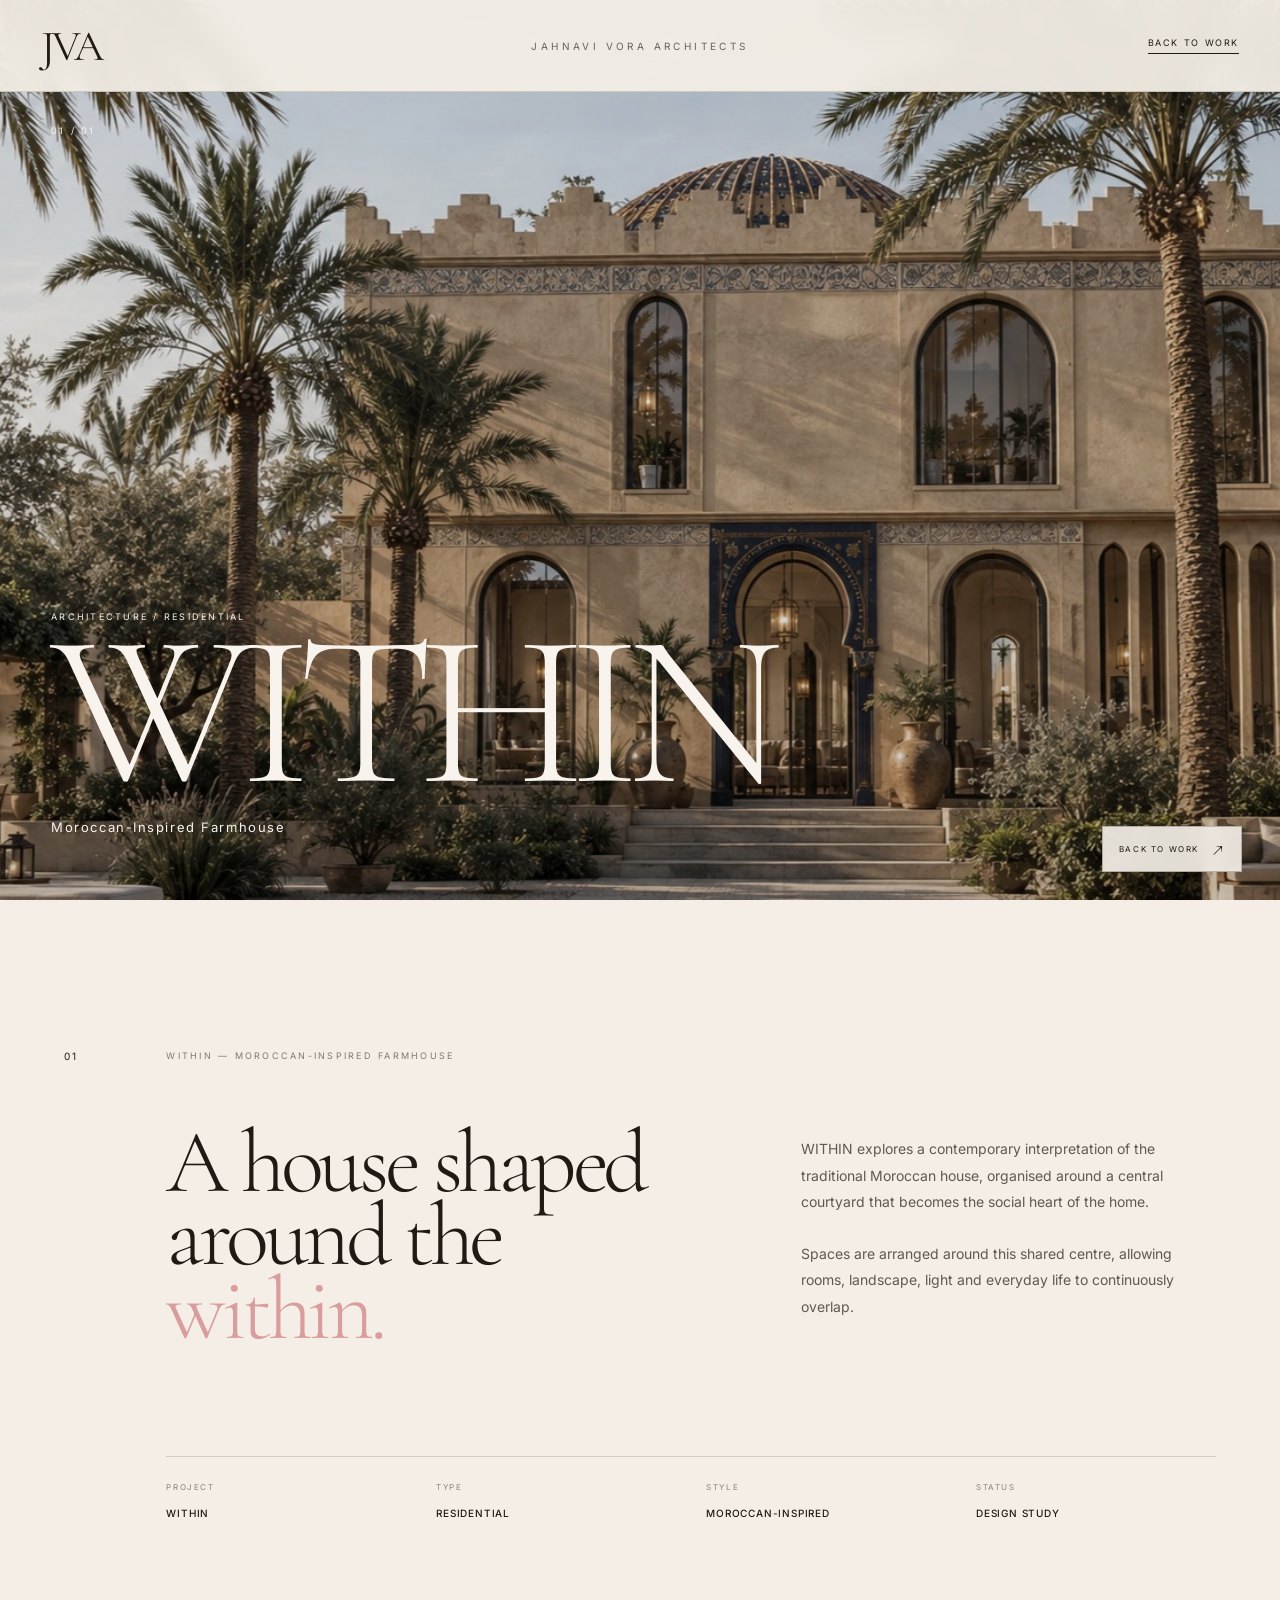
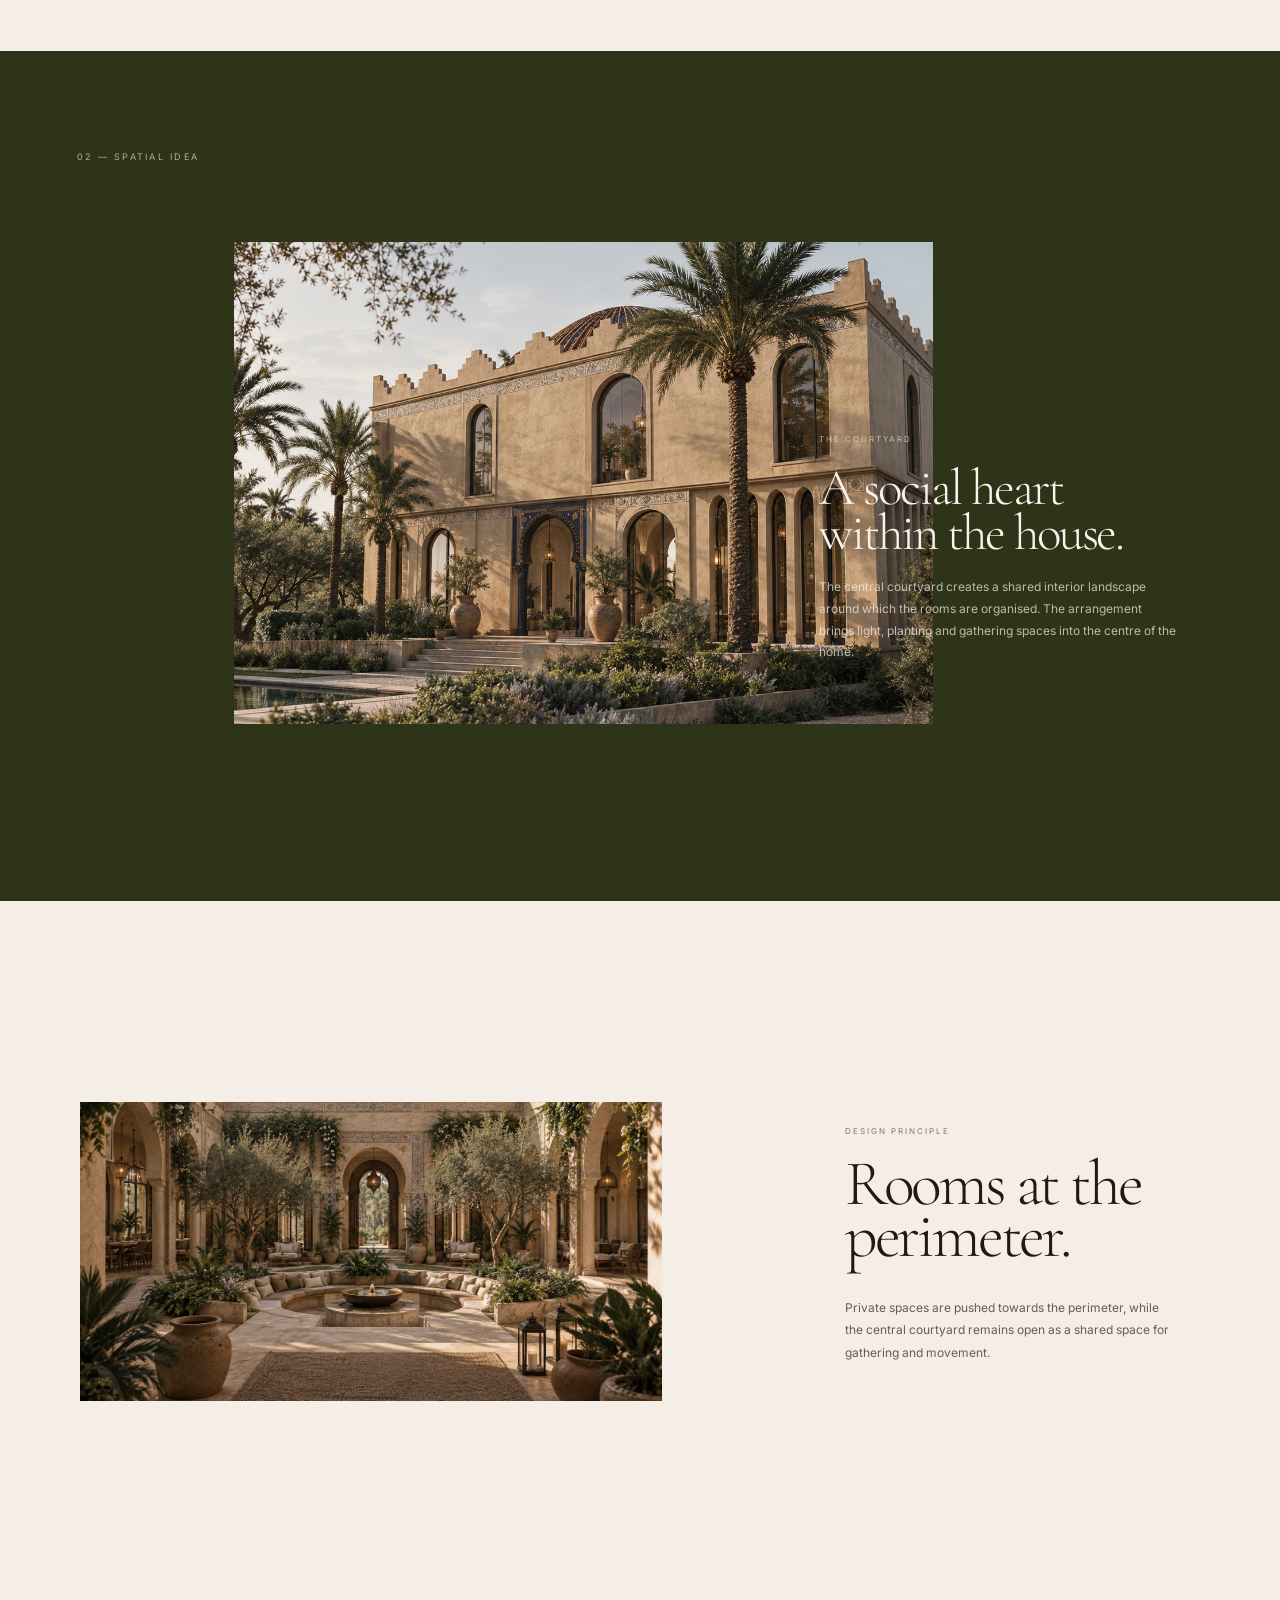
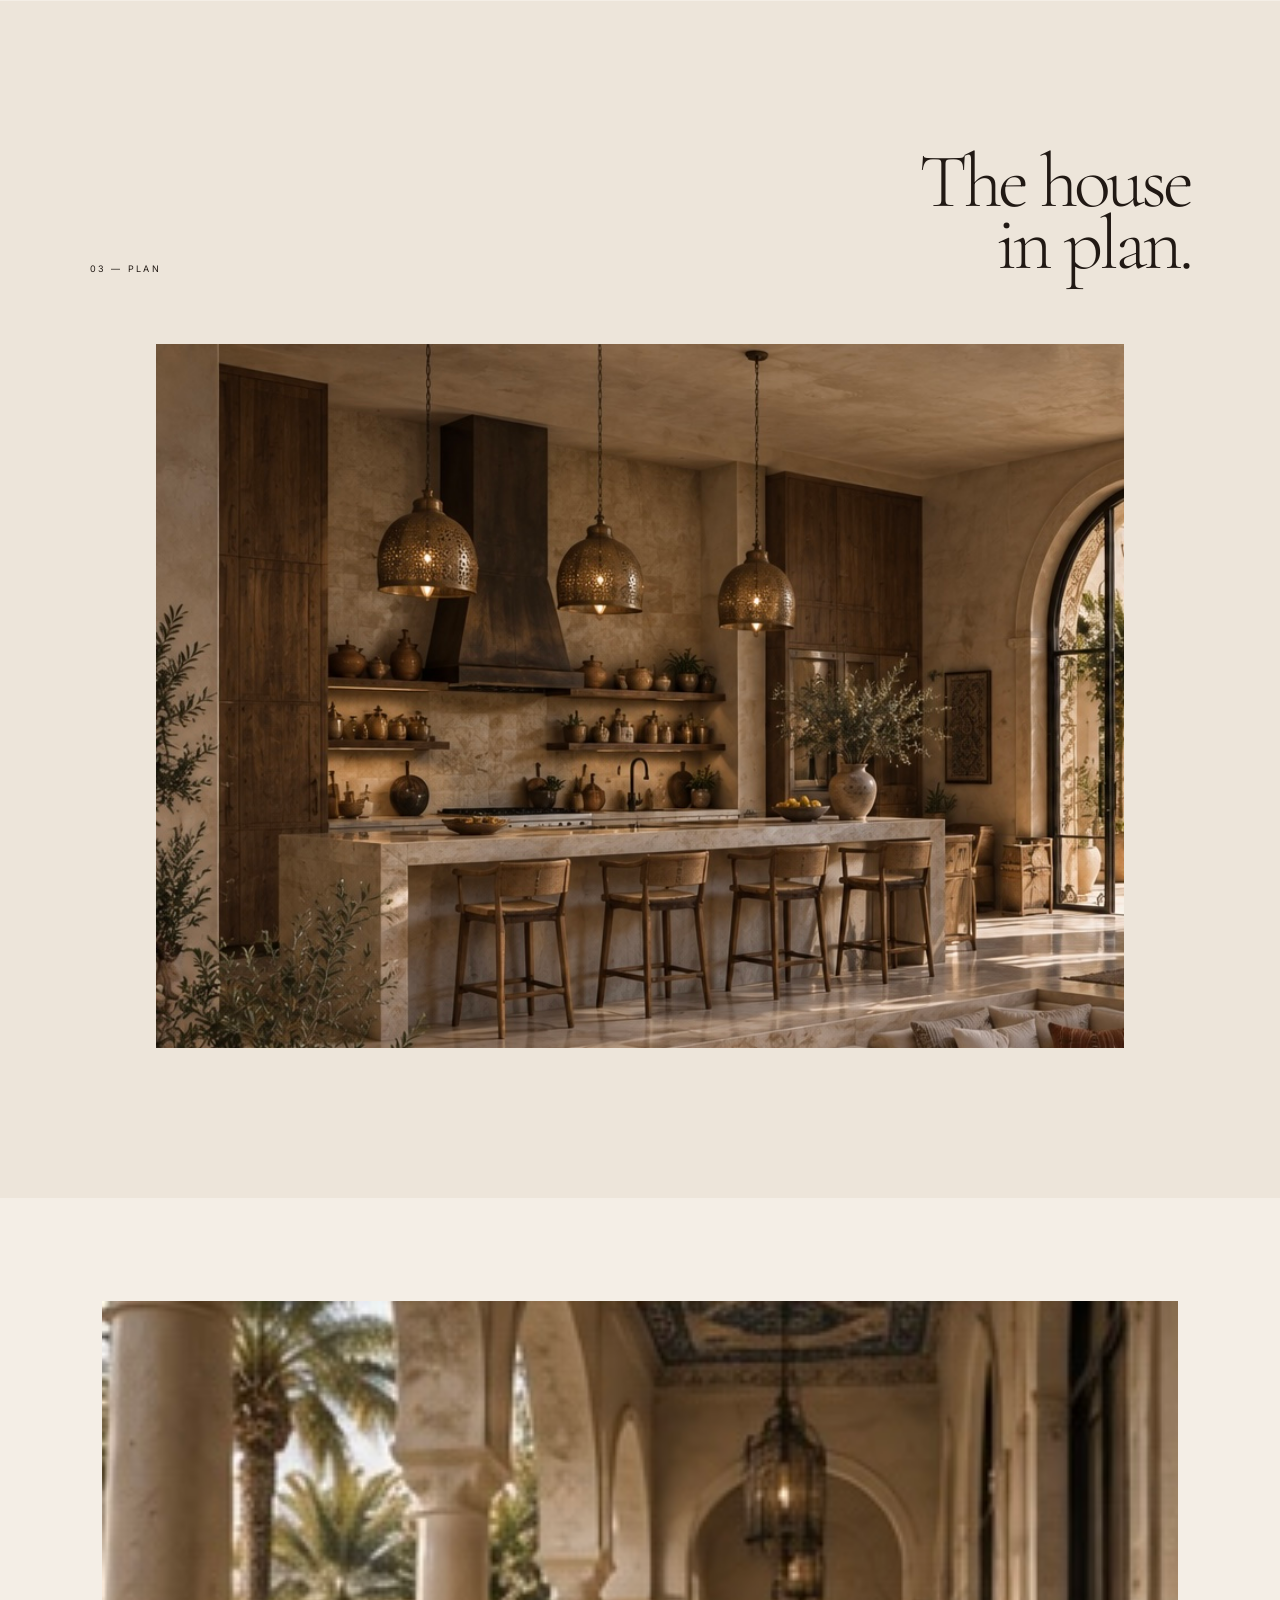
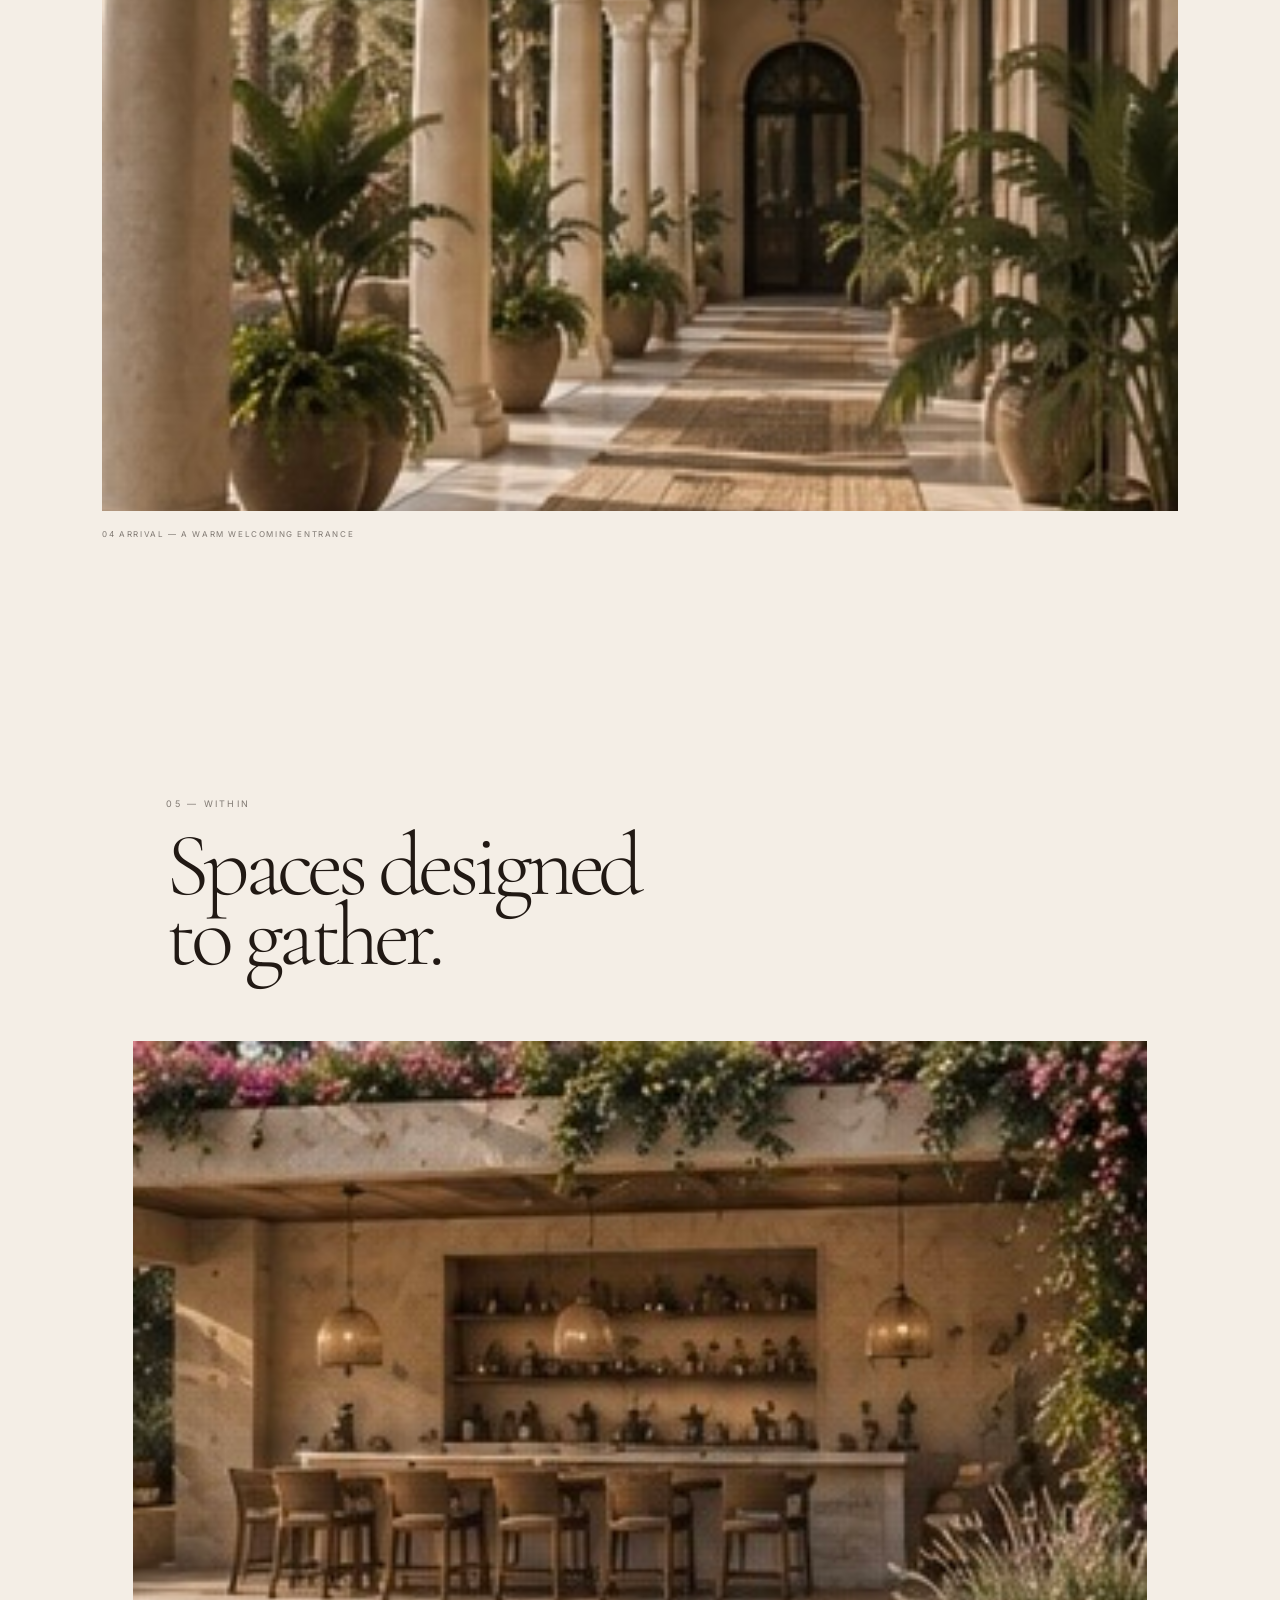
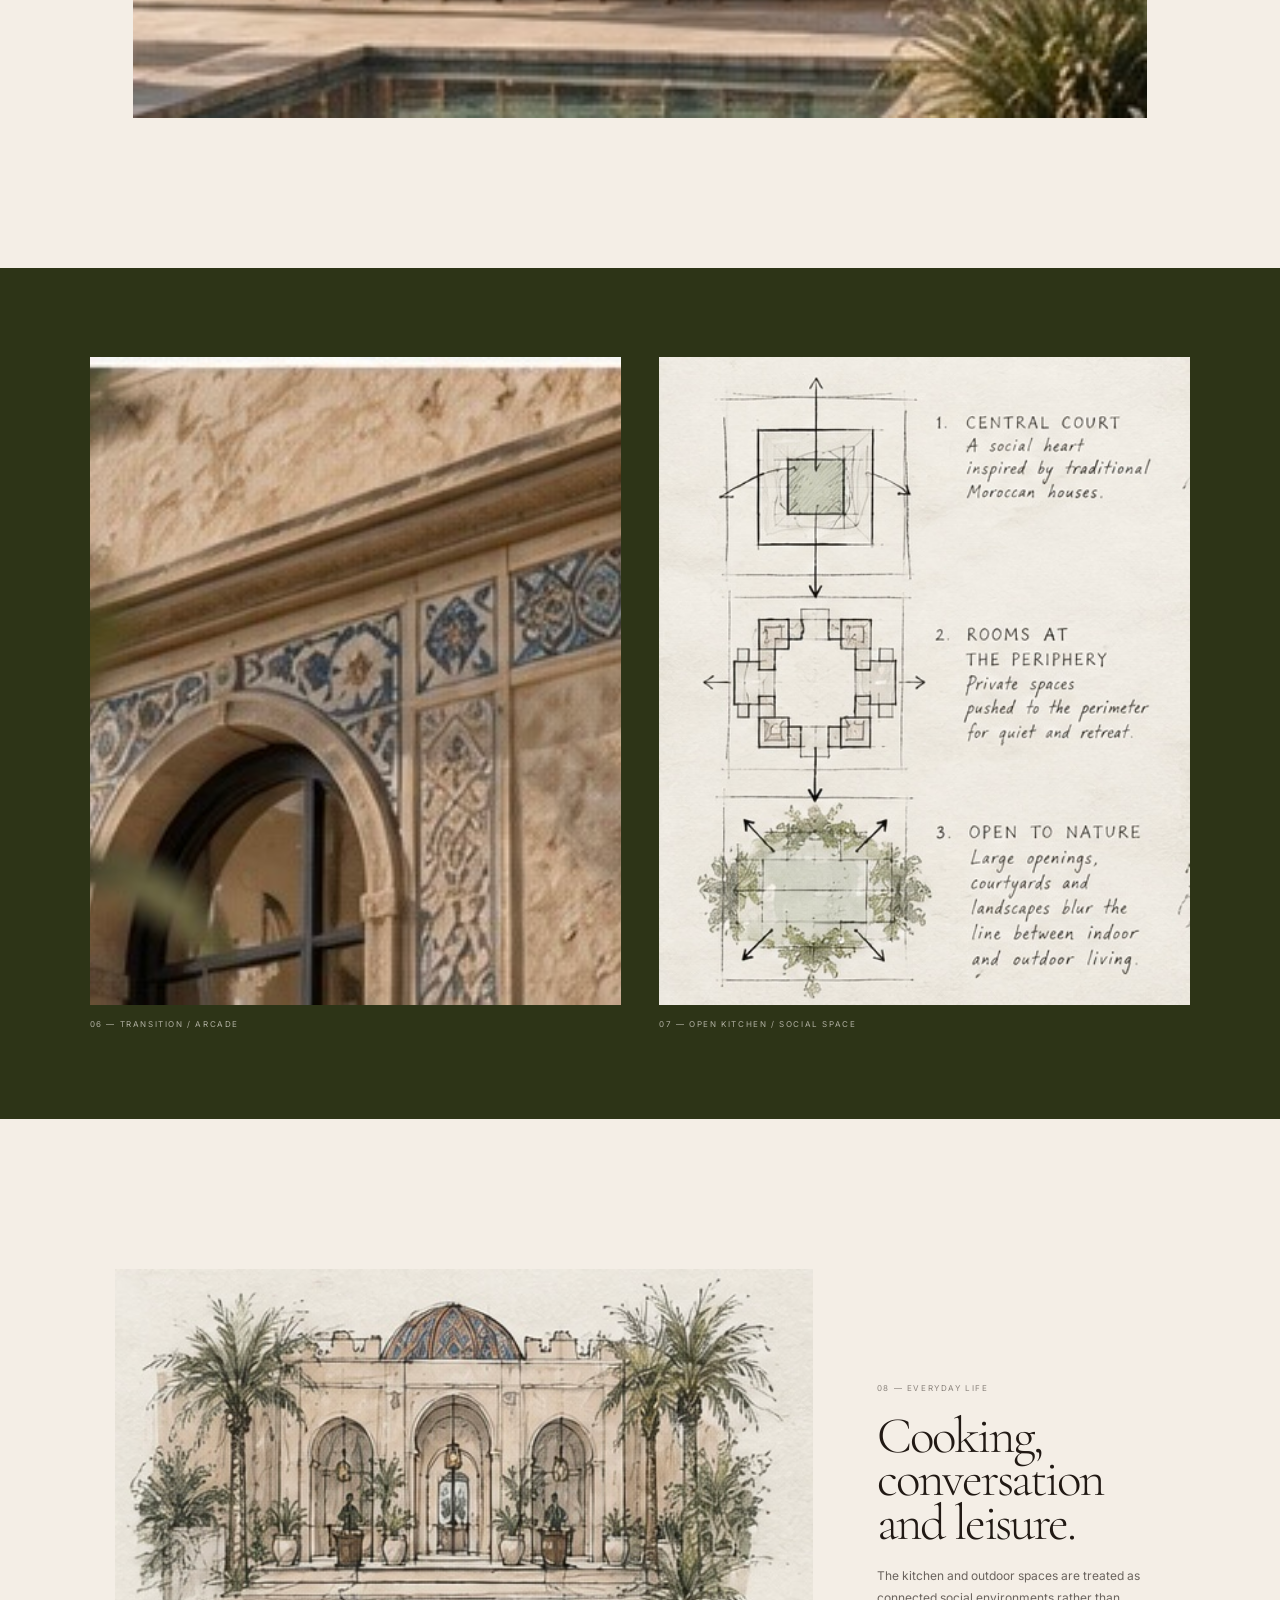
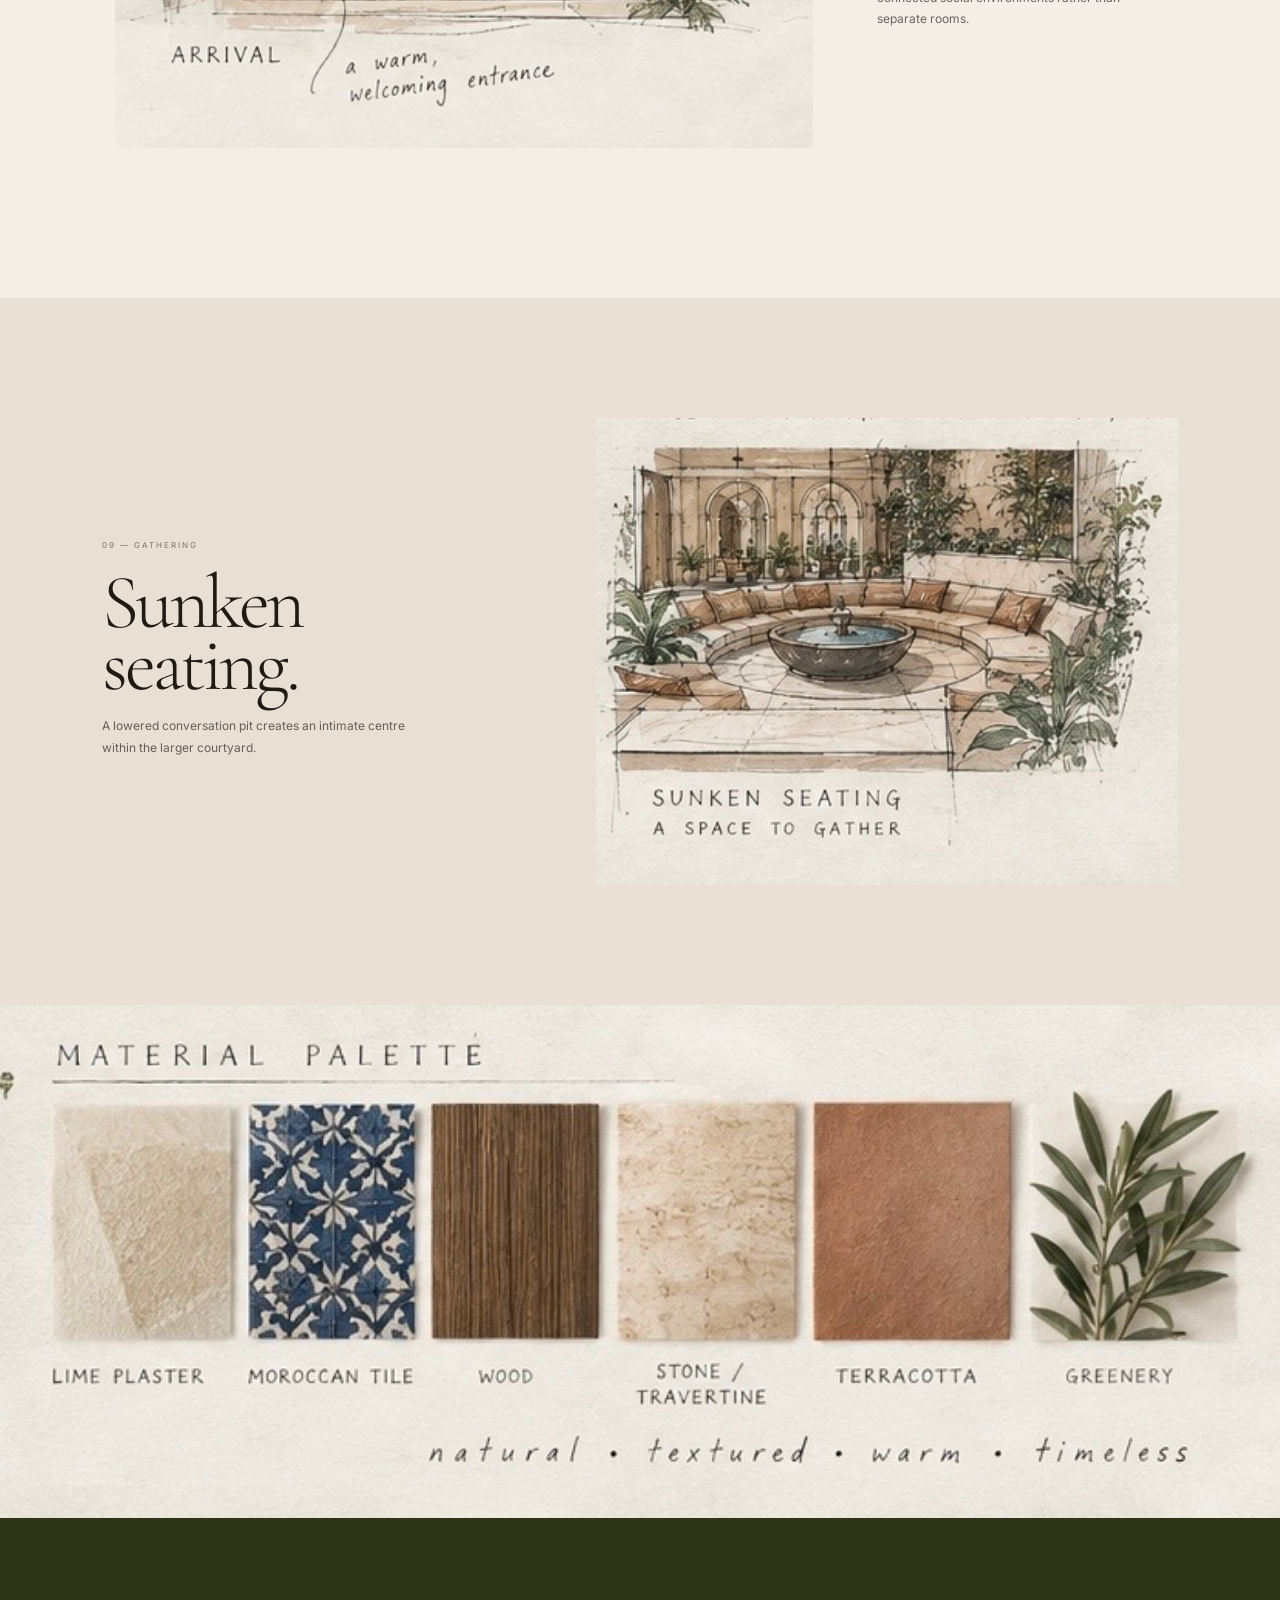
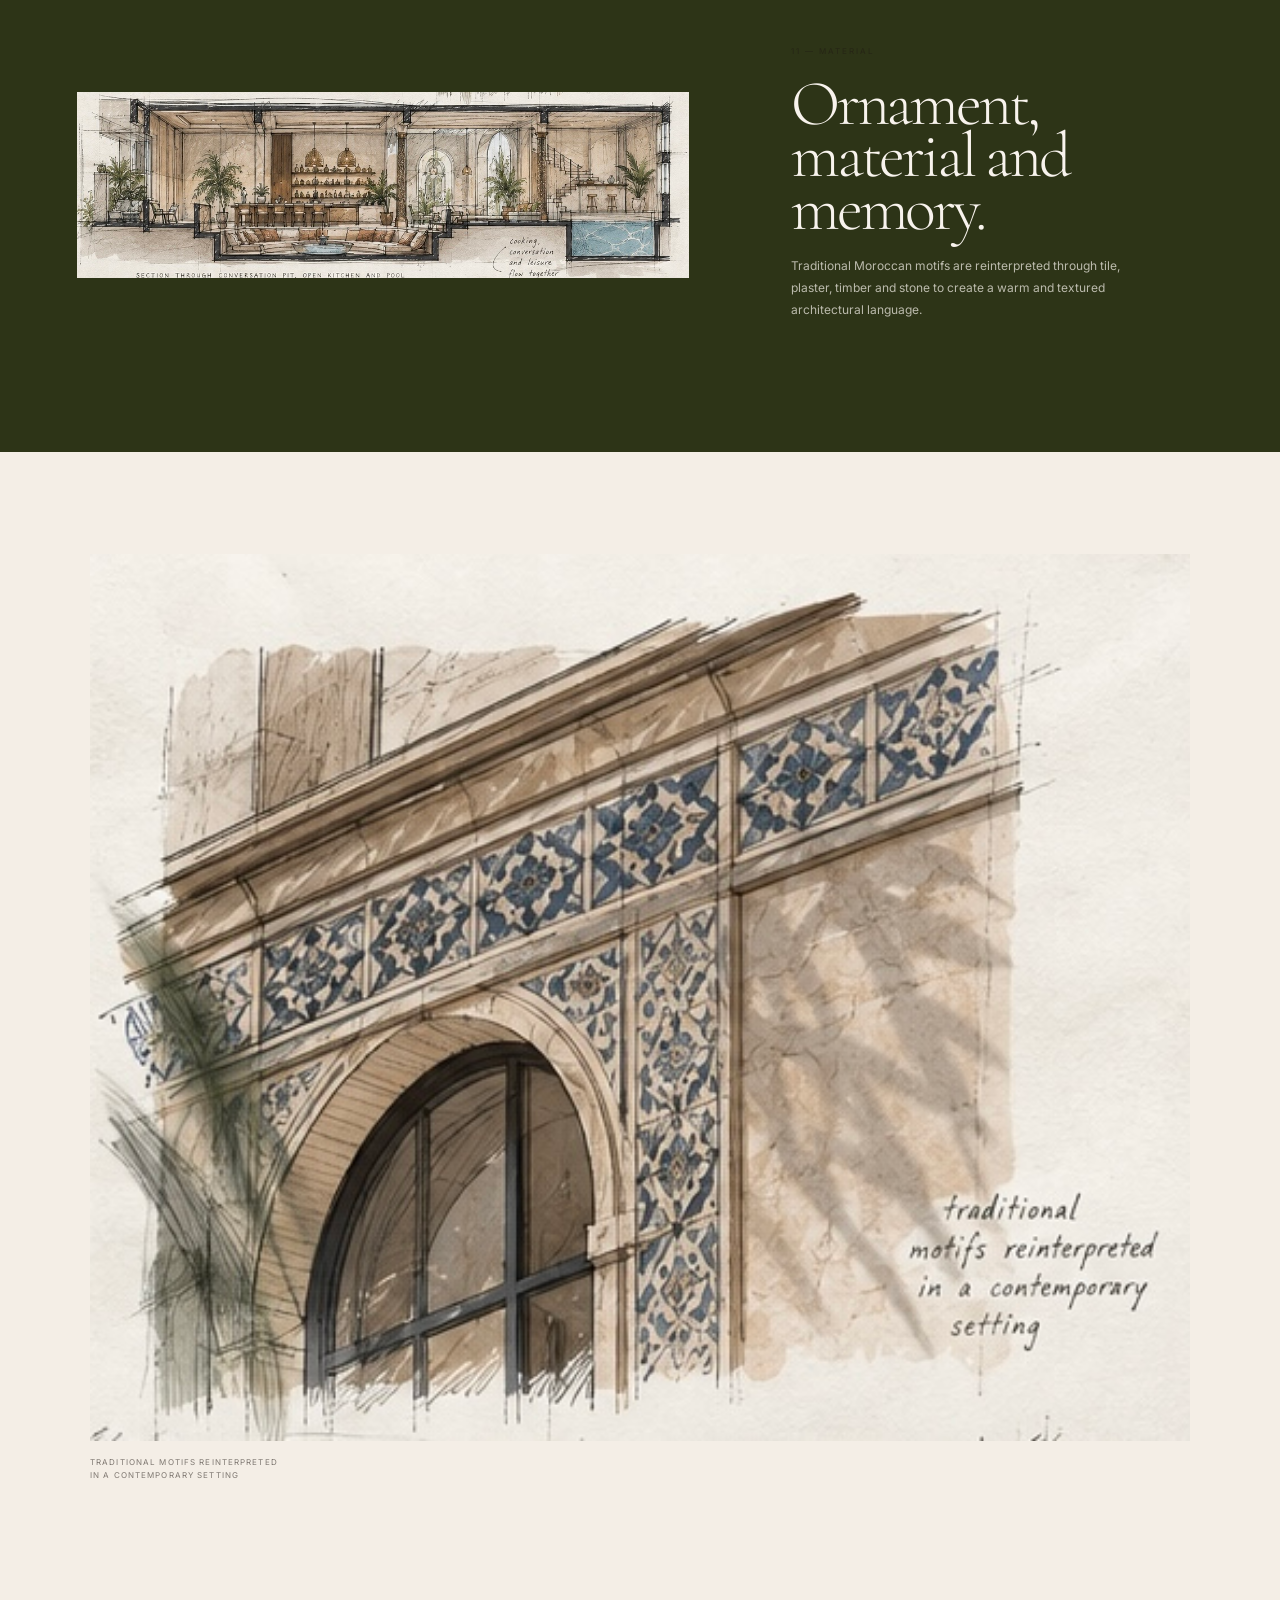
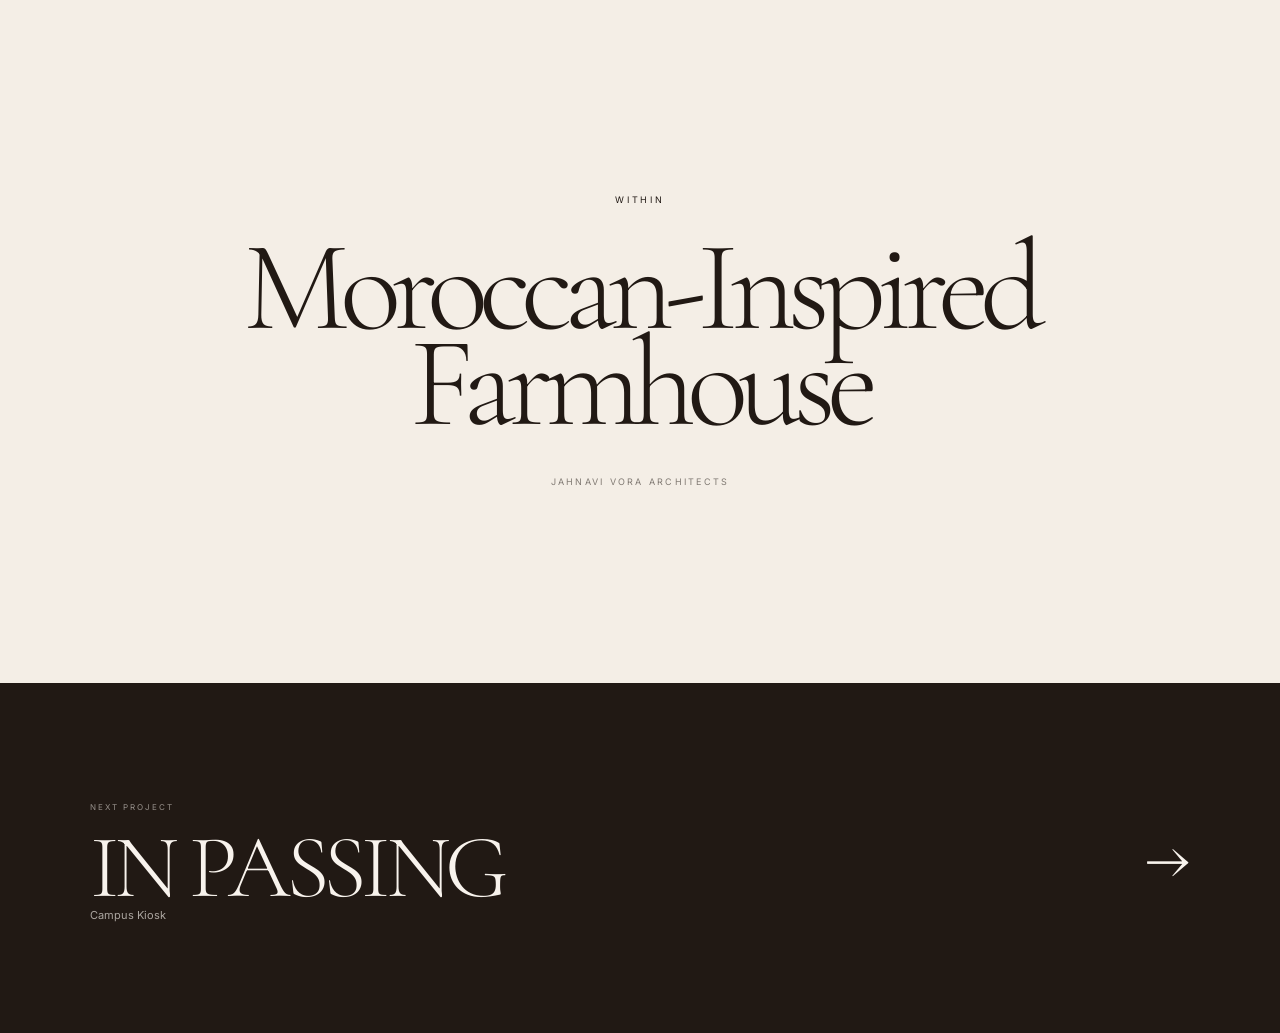
==== within.html @ 02f81a12 "Add files via upload" ====
<!DOCTYPE html>
<html lang="en">
<head>
    <meta charset="UTF-8">
    <meta name="viewport" content="width=device-width, initial-scale=1.0">

    <title>WITHIN — JVA</title>
    <meta name="description" content="WITHIN — Moroccan-Inspired Farmhouse by Jahnavi Vora Architects.">

    <link rel="preconnect" href="https://fonts.googleapis.com">
    <link rel="preconnect" href="https://fonts.gstatic.com" crossorigin>
    <link href="https://fonts.googleapis.com/css2?family=Cormorant+Garamond:wght@300;400;500&family=Inter:wght@300;400;500&display=swap" rel="stylesheet">

    <link rel="stylesheet" href="within.css">
</head>

<body>

<header class="project-header">
    <a href="index.html#work" class="project-logo">JVA</a>

    <div class="project-studio">
        JAHNAVI VORA ARCHITECTS
    </div>

    <a href="index.html#work" class="project-back">BACK TO WORK</a>
</header>


<main class="within-page">

    <!-- HERO -->
    <section class="project-hero">
        <div class="project-hero-image">
            <img src="assets/within-01.jpeg" alt="WITHIN — Moroccan-Inspired Farmhouse">
        </div>

        <div class="project-hero-overlay">
            <div class="project-index">01 / 01</div>

            <div class="project-hero-title">
                <span>ARCHITECTURE / RESIDENTIAL</span>
                <h1>WITHIN</h1>
                <p>Moroccan-Inspired Farmhouse</p>
            </div>
        </div>
    </section>


    <!-- INTRO -->
    <section class="project-intro">
        <div class="intro-number">01</div>

        <div class="intro-content">
            <div class="section-kicker">WITHIN — MOROCCAN-INSPIRED FARMHOUSE</div>

            <div class="intro-grid">
                <div class="intro-heading">
                    <h2>
                        A house shaped
                        <br>
                        around the
                        <em>within.</em>
                    </h2>
                </div>

                <div class="intro-description">
                    <p>
                        WITHIN explores a contemporary interpretation of the
                        traditional Moroccan house, organised around a central
                        courtyard that becomes the social heart of the home.
                    </p>

                    <p>
                        Spaces are arranged around this shared centre, allowing
                        rooms, landscape, light and everyday life to continuously overlap.
                    </p>
                </div>
            </div>

            <div class="project-details">
                <div><span>PROJECT</span><strong>WITHIN</strong></div>
                <div><span>TYPE</span><strong>RESIDENTIAL</strong></div>
                <div><span>STYLE</span><strong>MOROCCAN-INSPIRED</strong></div>
                <div><span>STATUS</span><strong>DESIGN STUDY</strong></div>
            </div>
        </div>
    </section>


    <!-- EXTERIOR -->
    <section class="editorial-section">
        <div class="editorial-label">02 — SPATIAL IDEA</div>

        <div class="editorial-image image-medium">
            <img src="assets/within-02.PNG" alt="WITHIN exterior angle" loading="lazy">
        </div>

        <div class="editorial-text">
            <span>THE COURTYARD</span>
            <h3>A social heart<br>within the house.</h3>
            <p>
                The central courtyard creates a shared interior landscape
                around which the rooms are organised. The arrangement brings
                light, planting and gathering spaces into the centre of the home.
            </p>
        </div>
    </section>


    <!-- SPATIAL CONCEPT -->
    <section class="concept-block">
        <div class="concept-image">
            <img src="assets/within-03.jpeg" alt="Spatial concept diagram" loading="lazy">
        </div>

        <div class="concept-note">
            <span>DESIGN PRINCIPLE</span>
            <h3>Rooms at the<br>perimeter.</h3>
            <p>
                Private spaces are pushed towards the perimeter, while the
                central courtyard remains open as a shared space for gathering
                and movement.
            </p>
        </div>
    </section>


    <!-- PLAN -->
    <section class="drawing-section">
        <div class="drawing-heading">
            <span>03 — PLAN</span>
            <h2>The house<br>in plan.</h2>
        </div>

        <div class="drawing-image">
            <img src="assets/within-04.jpeg" alt="WITHIN ground floor plan" loading="lazy">
        </div>
    </section>


    <!-- ARRIVAL -->
    <section class="full-image-section">
        <img src="assets/within-05.jpeg" alt="Arrival sketch" loading="lazy">
        <div class="image-caption">
            <span>04</span>
            ARRIVAL — A WARM WELCOMING ENTRANCE
        </div>
    </section>


    <!-- COURTYARD -->
    <section class="large-gallery-section">
        <div class="gallery-heading">
            <span>05 — WITHIN</span>
            <h2>Spaces designed<br>to gather.</h2>
        </div>

        <div class="large-gallery-image">
            <img src="assets/within-06.jpeg" alt="Central courtyard and conversation pit" loading="lazy">
        </div>
    </section>


    <!-- CORRIDOR + KITCHEN -->
    <section class="two-image-section">
        <figure>
            <img src="assets/within-07.jpeg" alt="Arcade corridor" loading="lazy">
            <figcaption>06 — TRANSITION / ARCADE</figcaption>
        </figure>

        <figure>
            <img src="assets/within-08.jpeg" alt="Open kitchen" loading="lazy">
            <figcaption>07 — OPEN KITCHEN / SOCIAL SPACE</figcaption>
        </figure>
    </section>


    <!-- BAR -->
    <section class="offset-image-section">
        <div class="offset-image">
            <img src="assets/within-09.jpeg" alt="Outdoor bar and pool" loading="lazy">
        </div>

        <div class="offset-copy">
            <span>08 — EVERYDAY LIFE</span>
            <h3>Cooking, conversation and leisure.</h3>
            <p>
                The kitchen and outdoor spaces are treated as connected
                social environments rather than separate rooms.
            </p>
        </div>
    </section>


    <!-- SUNKEN SEATING SKETCH -->
    <section class="sketch-section">
        <div class="sketch-copy">
            <span>09 — GATHERING</span>
            <h2>Sunken<br>seating.</h2>
            <p>
                A lowered conversation pit creates an intimate centre
                within the larger courtyard.
            </p>
        </div>

        <div class="sketch-image">
            <img src="assets/within-10.jpeg" alt="Sunken seating concept sketch" loading="lazy">
        </div>
    </section>


    <!-- COURTYARD PHOTO -->
    <section class="full-image-section dramatic">
        <img src="assets/within-11.jpeg" alt="Central courtyard" loading="lazy">
        <div class="image-caption">10 — COURTYARD / CONVERSATION PIT</div>
    </section>


    <!-- TILE DETAIL -->
    <section class="detail-section">
        <div class="detail-image">
            <img src="assets/within-12.jpeg" alt="Moroccan tile facade detail" loading="lazy">
        </div>

        <div class="detail-copy">
            <span>11 — MATERIAL</span>
            <h2>Ornament, material and memory.</h2>
            <p>
                Traditional Moroccan motifs are reinterpreted through tile,
                plaster, timber and stone to create a warm and textured
                architectural language.
            </p>
        </div>
    </section>


    <!-- FACADE SKETCH -->
    <section class="sketch-wide-section">
        <img src="assets/within-13.jpeg" alt="Facade detail sketch" loading="lazy">

        <div class="sketch-wide-caption">
            TRADITIONAL MOTIFS REINTERPRETED<br>
            IN A CONTEMPORARY SETTING
        </div>
    </section>


    <!-- MATERIAL PALETTE -->
    <section class="material-section">
        <div class="material-heading">
            <span>12 — MATERIAL PALETTE</span>
            <h2>Natural.<br>Textured.<br>Warm.</h2>
        </div>

        <div class="material-image">
            <img src="assets/within-14.jpeg" alt="WITHIN material palette" loading="lazy">
        </div>
    </section>


    <!-- PROJECT END -->
    <section class="project-end">
        <span>WITHIN</span>
        <h2>Moroccan-Inspired<br>Farmhouse</h2>
        <p>JAHNAVI VORA ARCHITECTS</p>
    </section>


    <!-- NEXT PROJECT -->
    <a href="in-passing.html" class="next-project">
        <div>
            <span>NEXT PROJECT</span>
            <h2>IN PASSING</h2>
            <p>Campus Kiosk</p>
        </div>

        <strong>→</strong>
    </a>

</main>


<!-- BOTTOM-RIGHT BACK BUTTON -->
<a href="index.html#work" class="project-back-bottom">
    <span>BACK TO WORK</span>
    <strong>↗</strong>
</a>


<!-- LIGHTBOX -->
<div class="image-lightbox" id="imageLightbox" aria-hidden="true">
    <button class="lightbox-close" id="lightboxClose" aria-label="Close image">×</button>
    <img id="lightboxImage" src="" alt="">
</div>


<script src="within.js"></script>

</body>
</html>
---- within.css ----
:root {
    --cream: #F4EEE6;
    --cream-light: #F8F3ED;
    --ink: #211914;
    --olive: #2D3417;
    --rose: #D99D9D;
    --line: rgba(33, 25, 20, .16);

    --serif: "Cormorant Garamond", serif;
    --sans: "Inter", sans-serif;
}

* {
    box-sizing: border-box;
}

html {
    scroll-behavior: smooth;
}

body {
    margin: 0;
    background: var(--cream);
    color: var(--ink);
    font-family: var(--sans);
}

img {
    display: block;
    width: 100%;
}

a {
    color: inherit;
    text-decoration: none;
}

/* HEADER */
.project-header {
    position: fixed;
    top: 0;
    left: 0;
    width: 100%;
    height: 92px;
    display: flex;
    align-items: center;
    justify-content: space-between;
    padding: 0 3.2vw;
    background: rgba(244, 238, 230, .94);
    border-bottom: 1px solid var(--line);
    z-index: 1000;
    backdrop-filter: blur(12px);
}

.project-logo {
    font-family: var(--serif);
    font-size: 43px;
    font-weight: 400;
    letter-spacing: -.07em;
}

.project-studio {
    position: absolute;
    left: 50%;
    transform: translateX(-50%);
    font-size: 10px;
    letter-spacing: .34em;
    color: rgba(33, 25, 20, .65);
}

.project-back {
    font-size: 9px;
    letter-spacing: .18em;
    border-bottom: 1px solid var(--ink);
    padding-bottom: 5px;
}

/* HERO */
.project-hero {
    position: relative;
    height: 100vh;
    min-height: 720px;
    overflow: hidden;
    background: var(--ink);
}

.project-hero-image {
    position: absolute;
    inset: 0;
}

.project-hero-image img {
    width: 100%;
    height: 100%;
    object-fit: cover;
    filter: saturate(.82);
    transition: transform .1s linear;
}

.project-hero::after {
    content: "";
    position: absolute;
    inset: 0;
    background: linear-gradient(to bottom, rgba(0,0,0,.04), rgba(0,0,0,.20));
}

.project-hero-overlay {
    position: absolute;
    inset: 0;
    z-index: 2;
    padding: 125px 4vw 5vh;
    display: flex;
    flex-direction: column;
    justify-content: space-between;
    color: var(--cream-light);
}

.project-index {
    font-size: 9px;
    letter-spacing: .24em;
}

.project-hero-title {
    margin-bottom: 20px;
}

.project-hero-title span {
    display: block;
    margin-bottom: 12px;
    font-size: 9px;
    letter-spacing: .25em;
}

.project-hero-title h1 {
    margin: 0;
    font-family: var(--serif);
    font-size: clamp(7rem, 17vw, 18rem);
    line-height: .72;
    font-weight: 300;
    letter-spacing: -.07em;
}

.project-hero-title p {
    margin: 28px 0 0;
    font-size: 13px;
    letter-spacing: .12em;
}

/* INTRO */
.project-intro {
    display: grid;
    grid-template-columns: 8vw 1fr;
    padding: 150px 5vw 130px;
    background: var(--cream);
}

.intro-number {
    font-size: 10px;
    letter-spacing: .2em;
}

.intro-content {
    max-width: 1200px;
}

.section-kicker {
    margin-bottom: 65px;
    font-size: 9px;
    letter-spacing: .25em;
    color: rgba(33,25,20,.55);
}

.intro-grid {
    display: grid;
    grid-template-columns: 1.1fr .9fr;
    gap: 10vw;
}

.intro-heading h2 {
    margin: 0;
    font-family: var(--serif);
    font-size: clamp(4rem, 7vw, 8rem);
    font-weight: 300;
    line-height: .82;
    letter-spacing: -.05em;
}

.intro-heading em {
    color: var(--rose);
    font-style: normal;
}

.intro-description {
    padding-top: 10px;
}

.intro-description p {
    max-width: 470px;
    margin: 0 0 25px;
    font-size: 14px;
    line-height: 1.9;
    color: rgba(33,25,20,.7);
}

.project-details {
    margin-top: 110px;
    padding-top: 25px;
    border-top: 1px solid var(--line);
    display: grid;
    grid-template-columns: repeat(4, 1fr);
    gap: 30px;
}

.project-details span {
    display: block;
    margin-bottom: 9px;
    font-size: 8px;
    letter-spacing: .2em;
    color: rgba(33,25,20,.5);
}

.project-details strong {
    font-size: 10px;
    letter-spacing: .08em;
    font-weight: 500;
}

/* EDITORIAL */
.editorial-section {
    position: relative;
    min-height: 850px;
    padding: 100px 6vw;
    background: var(--olive);
    color: var(--cream-light);
    overflow: hidden;
}

.editorial-label {
    font-size: 9px;
    letter-spacing: .25em;
    color: rgba(248,243,237,.65);
}

.editorial-image {
    width: 62%;
    margin: 80px 0 0 14%;
}

.editorial-image img {
    aspect-ratio: 1.45;
    object-fit: cover;
}

.editorial-text {
    position: absolute;
    right: 8vw;
    top: 50%;
    transform: translateY(-20%);
    width: min(360px, 28vw);
}

.editorial-text span,
.concept-note span,
.sketch-copy span,
.detail-copy span {
    font-size: 8px;
    letter-spacing: .25em;
    color: rgba(248,243,237,.6);
}

.editorial-text h3 {
    margin: 20px 0;
    font-family: var(--serif);
    font-size: clamp(3rem, 4vw, 5rem);
    font-weight: 300;
    line-height: .88;
    letter-spacing: -.04em;
}

.editorial-text p {
    font-size: 12px;
    line-height: 1.8;
    color: rgba(248,243,237,.7);
}

/* CONCEPT */
.concept-block {
    display: grid;
    grid-template-columns: 58% 42%;
    min-height: 700px;
    background: var(--cream);
}

.concept-image {
    display: flex;
    align-items: center;
    justify-content: center;
    padding: 80px;
}

.concept-image img {
    max-width: 760px;
}

.concept-note {
    display: flex;
    flex-direction: column;
    justify-content: center;
    padding: 8vw;
}

.concept-note span,
.sketch-copy span,
.detail-copy span {
    color: rgba(33,25,20,.55);
}

.concept-note h3 {
    margin: 22px 0;
    font-family: var(--serif);
    font-size: clamp(3.5rem, 5vw, 6rem);
    line-height: .82;
    font-weight: 300;
    letter-spacing: -.05em;
}

.concept-note p {
    max-width: 390px;
    font-size: 12px;
    line-height: 1.9;
    color: rgba(33,25,20,.68);
}

/* DRAWING */
.drawing-section {
    padding: 150px 7vw;
    background: #EDE5DA;
}

.drawing-heading {
    display: flex;
    justify-content: space-between;
    align-items: flex-end;
    margin-bottom: 70px;
}

.drawing-heading span {
    font-size: 9px;
    letter-spacing: .25em;
}

.drawing-heading h2 {
    margin: 0;
    font-family: var(--serif);
    font-size: clamp(4rem, 6vw, 7rem);
    font-weight: 300;
    line-height: .8;
    letter-spacing: -.05em;
    text-align: right;
}

.drawing-image {
    width: 88%;
    margin: auto;
}

.drawing-image img {
    background: #f8f3ed;
}

/* FULL IMAGE */
.full-image-section {
    position: relative;
    padding: 8vw;
    background: var(--cream);
}

.full-image-section img {
    max-height: 90vh;
    object-fit: cover;
}

.image-caption {
    margin-top: 18px;
    font-size: 8px;
    letter-spacing: .2em;
    color: rgba(33,25,20,.55);
}

.full-image-section.dramatic {
    padding: 0;
    background: var(--olive);
}

.full-image-section.dramatic img {
    width: 100%;
    max-height: 100vh;
    object-fit: cover;
}

.dramatic .image-caption {
    position: absolute;
    left: 4vw;
    bottom: 30px;
    color: rgba(248,243,237,.7);
}

/* LARGE GALLERY */
.large-gallery-section {
    padding: 150px 5vw;
    background: var(--cream);
}

.gallery-heading {
    margin-left: 8vw;
    margin-bottom: 70px;
}

.gallery-heading span {
    font-size: 9px;
    letter-spacing: .25em;
    color: rgba(33,25,20,.55);
}

.gallery-heading h2 {
    margin: 20px 0 0;
    font-family: var(--serif);
    font-size: clamp(4rem, 7vw, 8rem);
    font-weight: 300;
    line-height: .78;
    letter-spacing: -.06em;
}

.large-gallery-image {
    width: 88%;
    margin: auto;
}

.large-gallery-image img {
    max-height: 90vh;
    object-fit: cover;
}

/* TWO IMAGES */
.two-image-section {
    display: grid;
    grid-template-columns: 1fr 1fr;
    gap: 3vw;
    padding: 7vw;
    background: var(--olive);
}

.two-image-section figure {
    margin: 0;
}

.two-image-section img {
    aspect-ratio: .82;
    object-fit: cover;
}

.two-image-section figcaption {
    padding-top: 14px;
    color: rgba(248,243,237,.65);
    font-size: 8px;
    letter-spacing: .2em;
}

/* OFFSET */
.offset-image-section {
    display: grid;
    grid-template-columns: 65% 35%;
    align-items: center;
    padding: 150px 5vw;
    background: var(--cream);
}

.offset-image {
    margin-left: 4vw;
}

.offset-copy {
    padding: 5vw;
}

.offset-copy span {
    font-size: 8px;
    letter-spacing: .2em;
    color: rgba(33,25,20,.5);
}

.offset-copy h3 {
    margin: 20px 0;
    font-family: var(--serif);
    font-size: clamp(3rem, 4vw, 5rem);
    font-weight: 300;
    line-height: .85;
    letter-spacing: -.04em;
}

.offset-copy p {
    font-size: 12px;
    line-height: 1.8;
    color: rgba(33,25,20,.65);
}

/* SKETCH */
.sketch-section {
    display: grid;
    grid-template-columns: 40% 60%;
    align-items: center;
    padding: 120px 8vw;
    background: #E9E0D5;
}

.sketch-copy h2 {
    margin: 20px 0;
    font-family: var(--serif);
    font-size: clamp(4rem, 6vw, 7rem);
    line-height: .8;
    font-weight: 300;
    letter-spacing: -.05em;
}

.sketch-copy p {
    max-width: 330px;
    font-size: 12px;
    line-height: 1.8;
    color: rgba(33,25,20,.65);
}

.sketch-image {
    padding-left: 5vw;
}

/* DETAIL */
.detail-section {
    display: grid;
    grid-template-columns: 60% 40%;
    align-items: center;
    padding: 120px 6vw;
    background: var(--olive);
    color: var(--cream-light);
}

.detail-image {
    padding-right: 5vw;
}

.detail-copy {
    padding-left: 3vw;
}

.detail-copy h2 {
    margin: 20px 0;
    font-family: var(--serif);
    font-size: clamp(3.5rem, 5vw, 6rem);
    font-weight: 300;
    line-height: .82;
    letter-spacing: -.05em;
}

.detail-copy p {
    max-width: 350px;
    font-size: 12px;
    line-height: 1.8;
    color: rgba(248,243,237,.7);
}

/* SKETCH WIDE */
.sketch-wide-section {
    position: relative;
    padding: 8vw 7vw;
    background: var(--cream);
}

.sketch-wide-section img {
    max-width: 1100px;
    margin: auto;
}

.sketch-wide-caption {
    max-width: 1100px;
    margin: 15px auto 0;
    font-size: 8px;
    line-height: 1.6;
    letter-spacing: .14em;
    color: rgba(33,25,20,.55);
}

/* MATERIAL */
.material-section {
    padding: 130px 7vw;
    background: #EDE5DA;
}

.material-heading {
    display: flex;
    align-items: flex-end;
    justify-content: space-between;
    margin-bottom: 70px;
}

.material-heading span {
    font-size: 8px;
    letter-spacing: .25em;
}

.material-heading h2 {
    margin: 0;
    font-family: var(--serif);
    font-size: clamp(4rem, 6vw, 7rem);
    font-weight: 300;
    line-height: .78;
    letter-spacing: -.05em;
    text-align: right;
}

.material-image {
    max-width: 1200px;
    margin: auto;
}

/* END */
.project-end {
    min-height: 75vh;
    display: flex;
    flex-direction: column;
    justify-content: center;
    align-items: center;
    text-align: center;
    padding: 100px 30px;
    background: var(--cream);
}

.project-end > span {
    font-size: 9px;
    letter-spacing: .3em;
}

.project-end h2 {
    margin: 35px 0;
    font-family: var(--serif);
    font-size: clamp(5rem, 10vw, 13rem);
    font-weight: 300;
    line-height: .75;
    letter-spacing: -.07em;
}

.project-end p {
    font-size: 9px;
    letter-spacing: .25em;
    color: rgba(33,25,20,.55);
}

/* NEXT */
.next-project {
    min-height: 350px;
    display: flex;
    justify-content: space-between;
    align-items: center;
    padding: 80px 7vw;
    background: var(--ink);
    color: var(--cream-light);
    transition: background .4s ease;
}

.next-project:hover {
    background: var(--olive);
}

.next-project span {
    font-size: 8px;
    letter-spacing: .25em;
    color: rgba(248,243,237,.55);
}

.next-project h2 {
    margin: 18px 0 5px;
    font-family: var(--serif);
    font-size: clamp(4rem, 7vw, 8rem);
    font-weight: 300;
    line-height: .8;
    letter-spacing: -.06em;
}

.next-project p {
    margin: 0;
    font-size: 11px;
    color: rgba(248,243,237,.65);
}

.next-project strong {
    font-family: var(--serif);
    font-size: 70px;
    font-weight: 300;
    transition: transform .4s ease;
}

.next-project:hover strong {
    transform: translateX(15px);
}

/* BOTTOM-RIGHT BACK BUTTON */
.project-back-bottom {
    position: fixed;
    right: 3vw;
    bottom: 28px;
    z-index: 1500;

    display: flex;
    align-items: center;
    gap: 14px;

    padding: 12px 16px;

    background: rgba(244, 238, 230, 0.92);
    border: 1px solid rgba(33, 25, 20, 0.25);

    color: var(--ink);

    font-size: 8px;
    letter-spacing: .2em;

    backdrop-filter: blur(10px);

    transition:
        background .3s ease,
        color .3s ease,
        transform .3s ease;
}

.project-back-bottom strong {
    font-family: var(--serif);
    font-size: 20px;
    font-weight: 300;
    line-height: 1;
    transition: transform .3s ease;
}

.project-back-bottom:hover {
    background: var(--olive);
    color: var(--cream-light);
    transform: translateY(-3px);
}

.project-back-bottom:hover strong {
    transform: translate(3px, -3px);
}

/* LIGHTBOX */
.image-lightbox {
    position: fixed;
    inset: 0;
    z-index: 5000;

    display: flex;
    align-items: center;
    justify-content: center;

    padding: 50px;

    background: rgba(20,17,14,.94);

    opacity: 0;
    visibility: hidden;
    pointer-events: none;

    transition: opacity .3s ease;
}

.image-lightbox.active {
    opacity: 1;
    visibility: visible;
    pointer-events: auto;
}

.image-lightbox img {
    max-width: 92vw;
    max-height: 88vh;
    width: auto;
    object-fit: contain;
}

.lightbox-close {
    position: absolute;
    top: 25px;
    right: 30px;

    width: 45px;
    height: 45px;

    border: 1px solid rgba(248,243,237,.5);
    background: transparent;
    color: var(--cream-light);

    font-size: 28px;
    font-weight: 300;

    cursor: pointer;
}

/* REVEALS */
.editorial-section,
.concept-block,
.drawing-section,
.full-image-section,
.large-gallery-section,
.two-image-section,
.offset-image-section,
.sketch-section,
.detail-section,
.sketch-wide-section,
.material-section {
    opacity: 0;
    transform: translateY(40px);
    transition:
        opacity .9s ease,
        transform 1s cubic-bezier(.2,.7,.2,1);
}

.reveal {
    opacity: 1;
    transform: translateY(0);
}

/* MOBILE */
@media (max-width: 800px) {
    .project-header {
        height: 72px;
        padding: 0 20px;
    }

    .project-logo {
        font-size: 35px;
    }

    .project-studio {
        display: none;
    }

    .project-back {
        font-size: 8px;
    }

    .project-hero {
        min-height: 650px;
    }

    .project-hero-overlay {
        padding: 95px 25px 35px;
    }

    .project-hero-title h1 {
        font-size: 28vw;
    }

    .project-intro {
        display: block;
        padding: 90px 25px;
    }

    .intro-number {
        margin-bottom: 50px;
    }

    .intro-grid,
    .concept-block,
    .offset-image-section,
    .sketch-section,
    .detail-section {
        grid-template-columns: 1fr;
    }

    .intro-heading h2 {
        font-size: 18vw;
        margin-bottom: 55px;
    }

    .project-details {
        grid-template-columns: 1fr 1fr;
        margin-top: 70px;
    }

    .editorial-section {
        padding: 70px 25px;
        min-height: auto;
    }

    .editorial-image {
        width: 100%;
        margin: 60px 0 40px;
    }

    .editorial-text {
        position: static;
        transform: none;
        width: auto;
    }

    .concept-image {
        padding: 40px 25px;
    }

    .concept-note {
        padding: 70px 25px;
    }

    .drawing-section,
    .large-gallery-section,
    .offset-image-section,
    .material-section {
        padding: 80px 25px;
    }

    .drawing-heading,
    .material-heading {
        display: block;
    }

    .drawing-heading h2,
    .material-heading h2 {
        margin-top: 30px;
        text-align: left;
    }

    .drawing-image,
    .large-gallery-image {
        width: 100%;
    }

    .two-image-section {
        grid-template-columns: 1fr;
        padding: 25px;
    }

    .offset-image {
        margin: 0;
    }

    .offset-copy {
        padding: 60px 0 0;
    }

    .sketch-section {
        padding: 70px 25px;
    }

    .sketch-image {
        padding: 50px 0 0;
    }

    .detail-image {
        padding: 0;
    }

    .detail-copy {
        padding: 60px 0 0;
    }

    .sketch-wide-section {
        padding: 70px 25px;
    }

    .project-end {
        min-height: 60vh;
    }

    .project-end h2 {
        font-size: 19vw;
    }

    .next-project {
        padding: 60px 25px;
    }

    .next-project strong {
        font-size: 45px;
    }

    .project-back-bottom {
        right: 18px;
        bottom: 18px;
        padding: 10px 13px;
    }
}
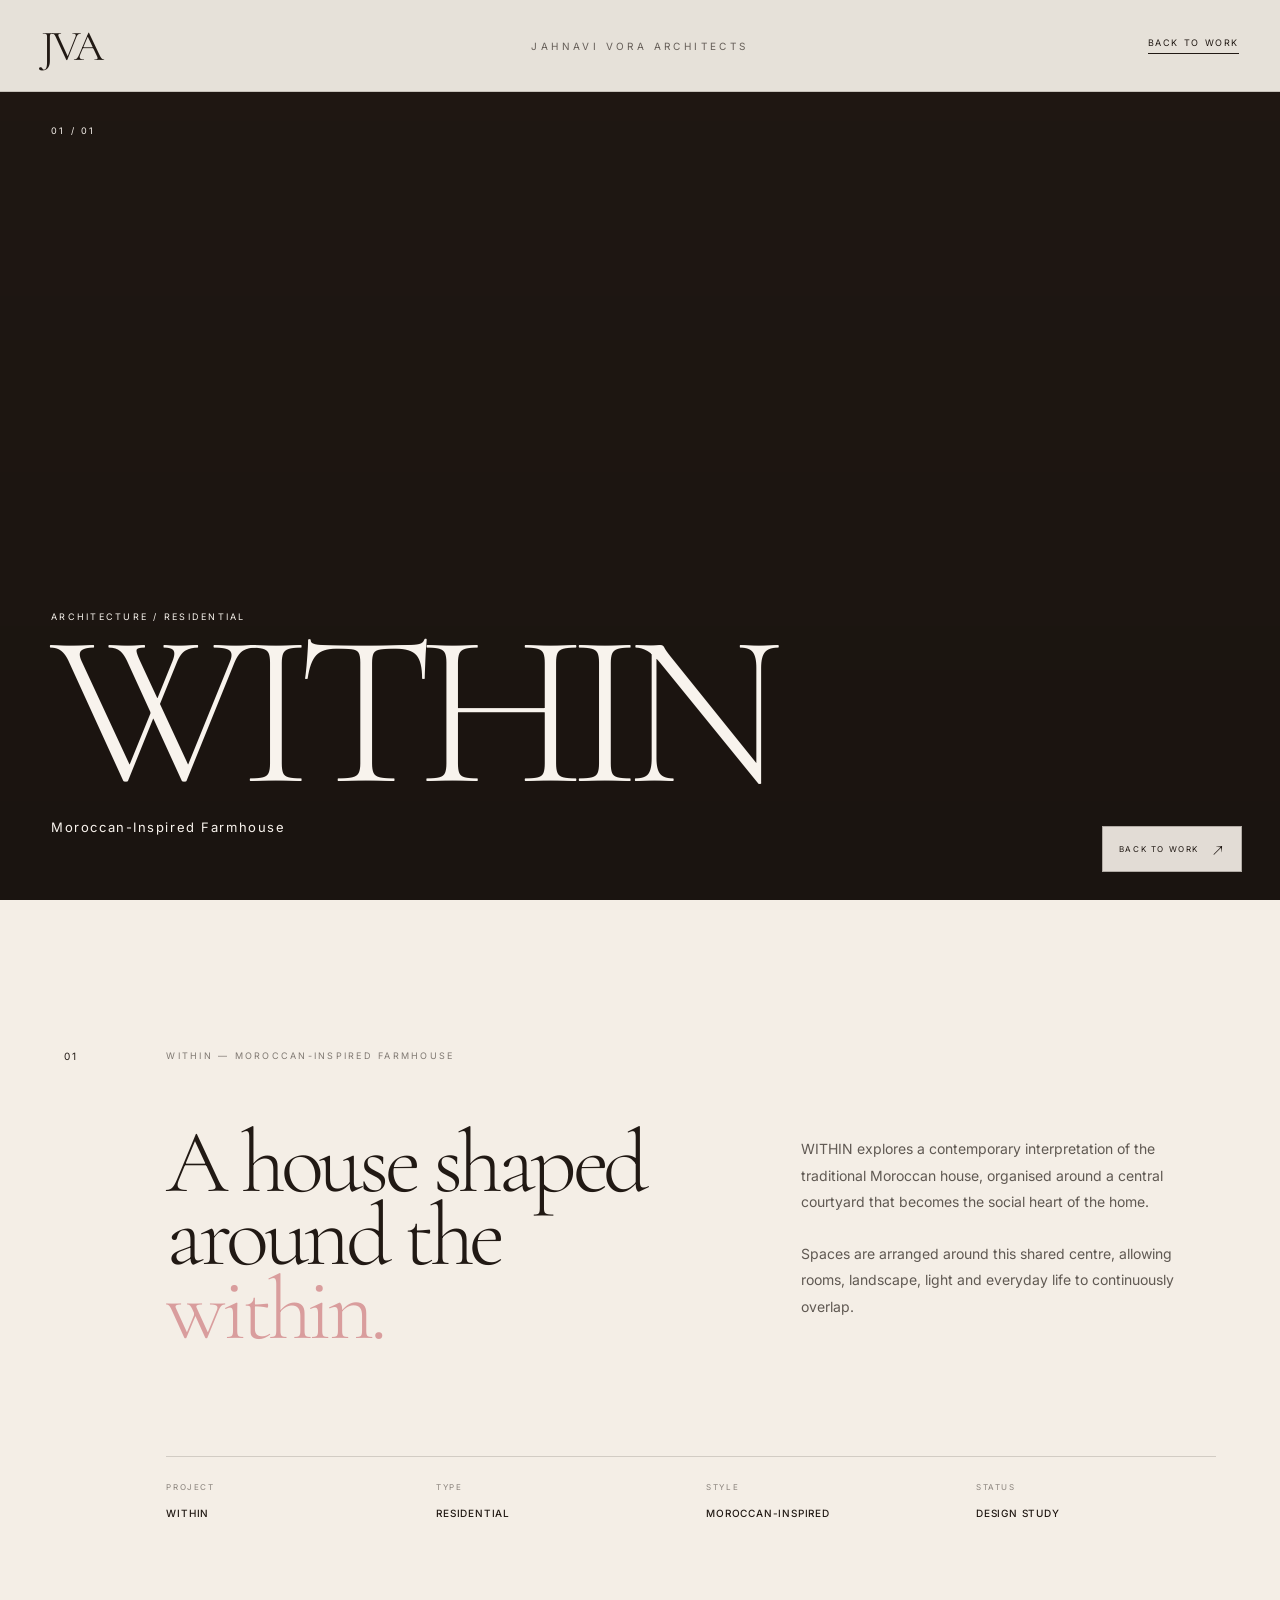
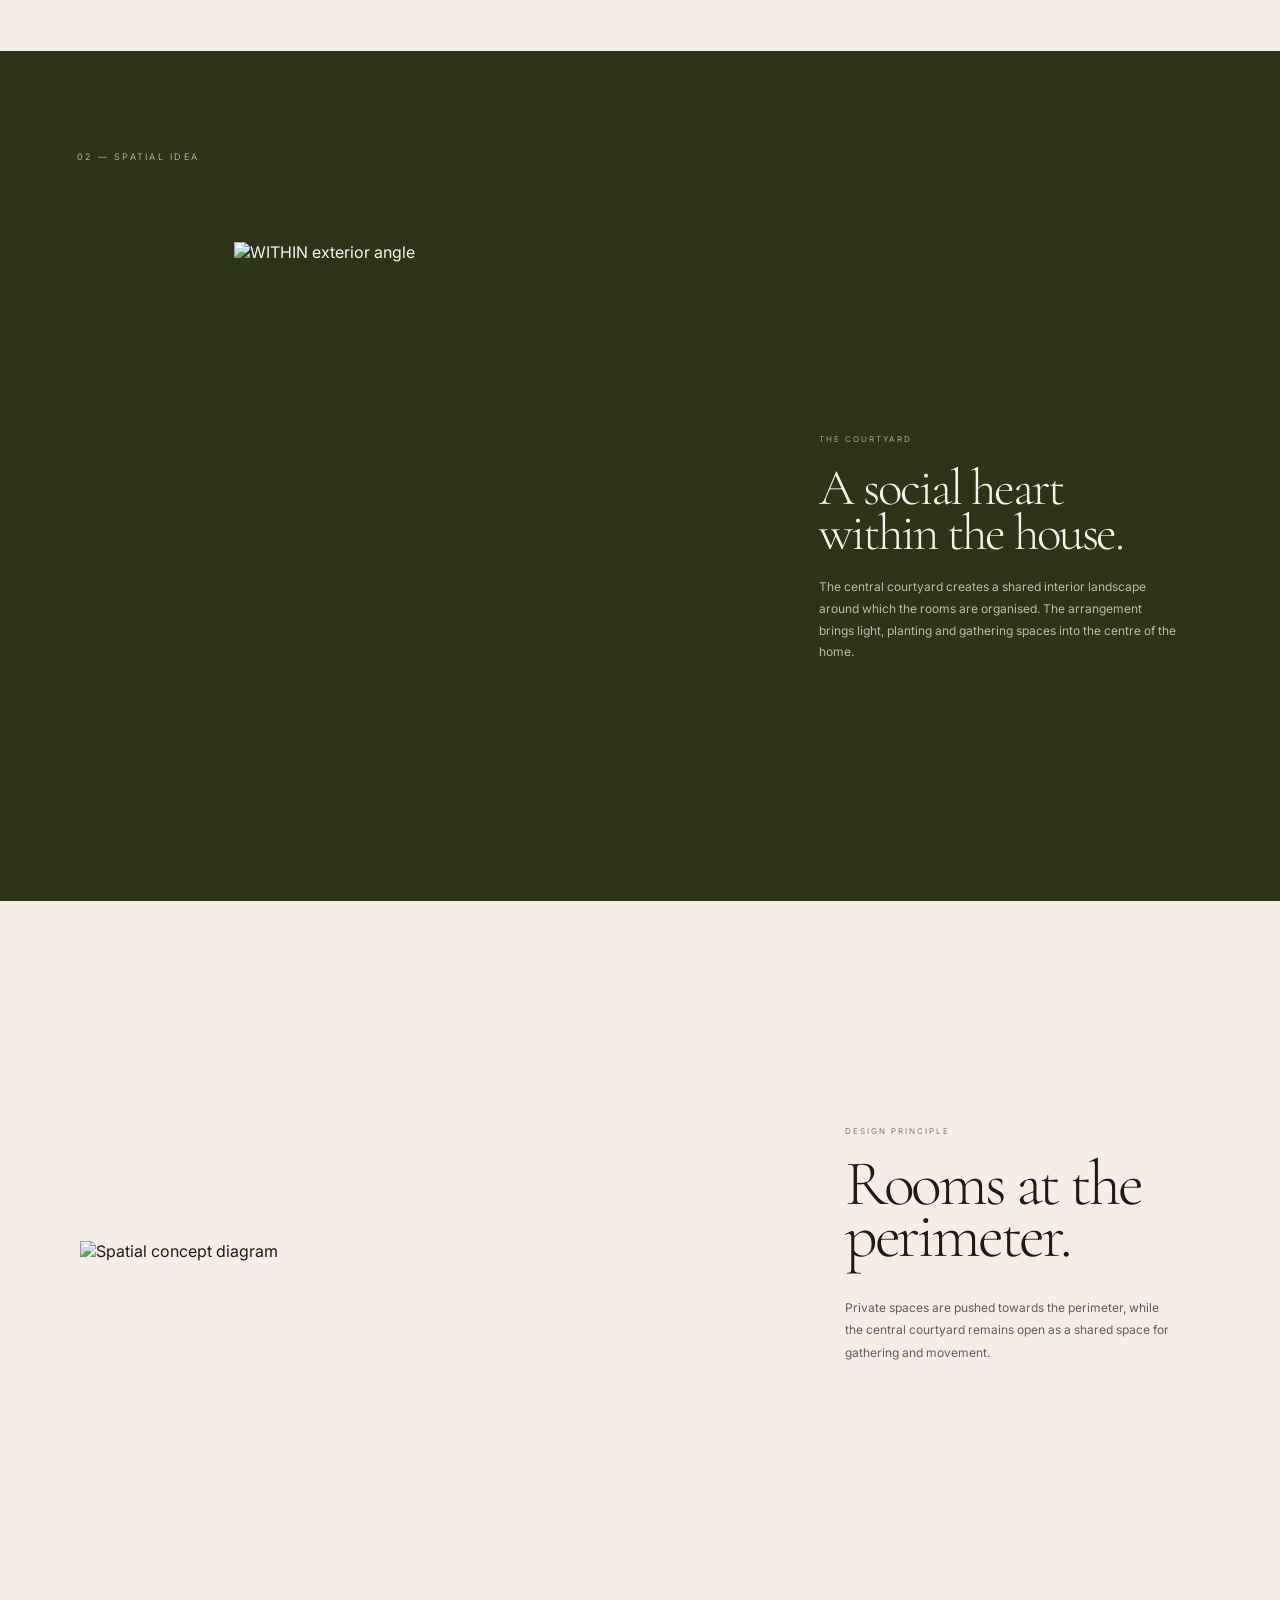
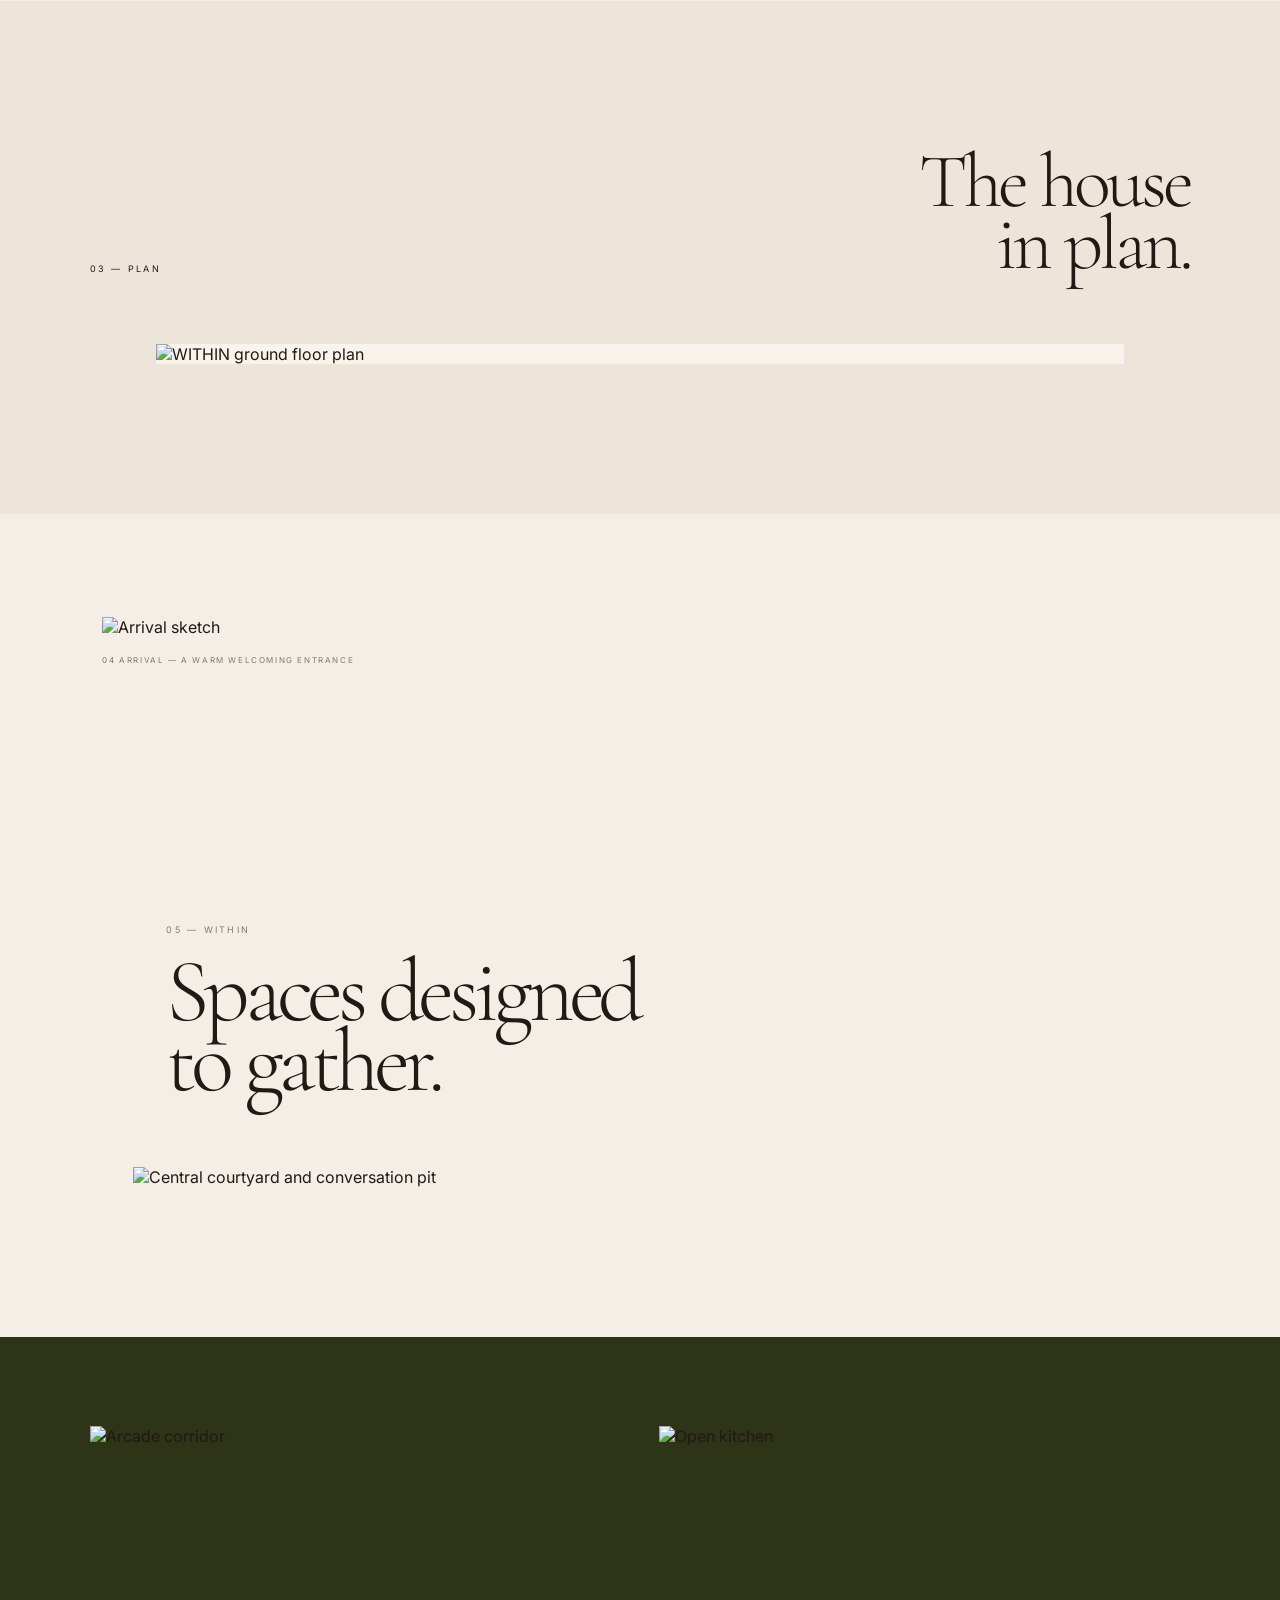
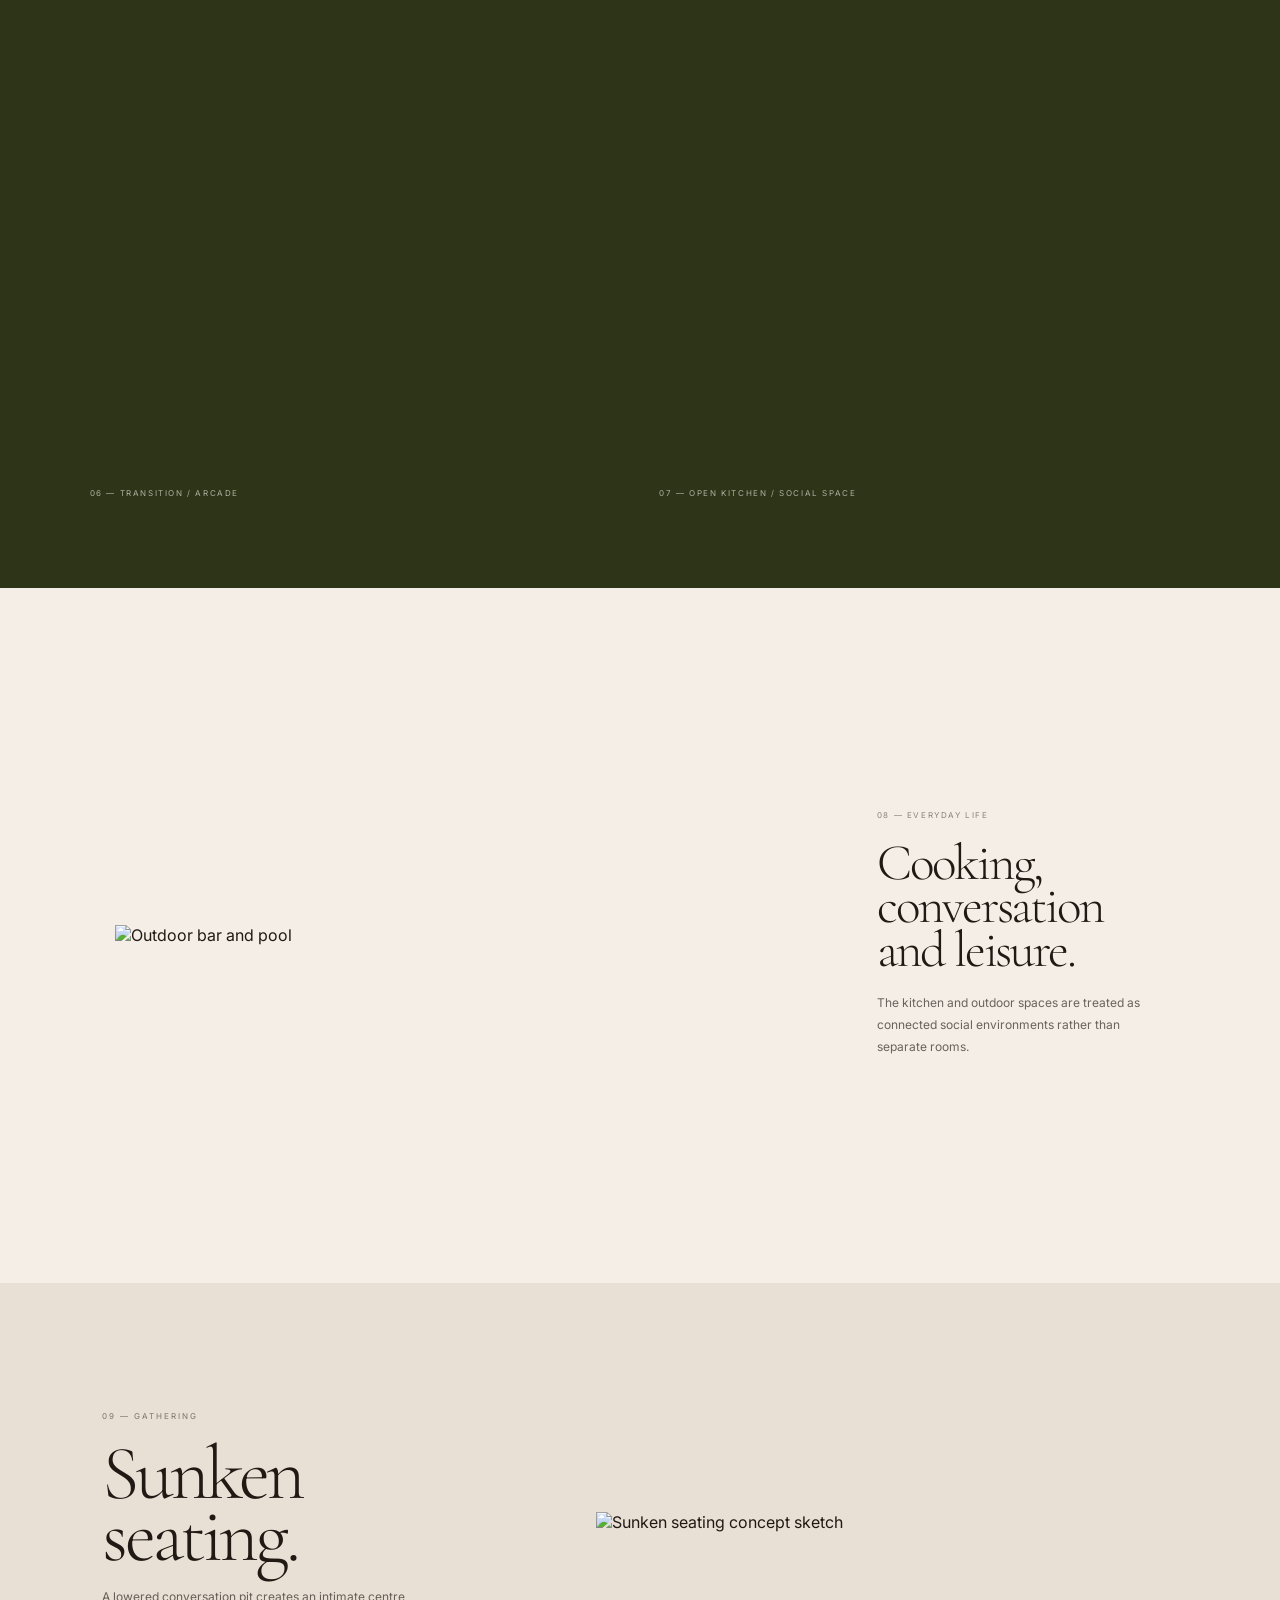
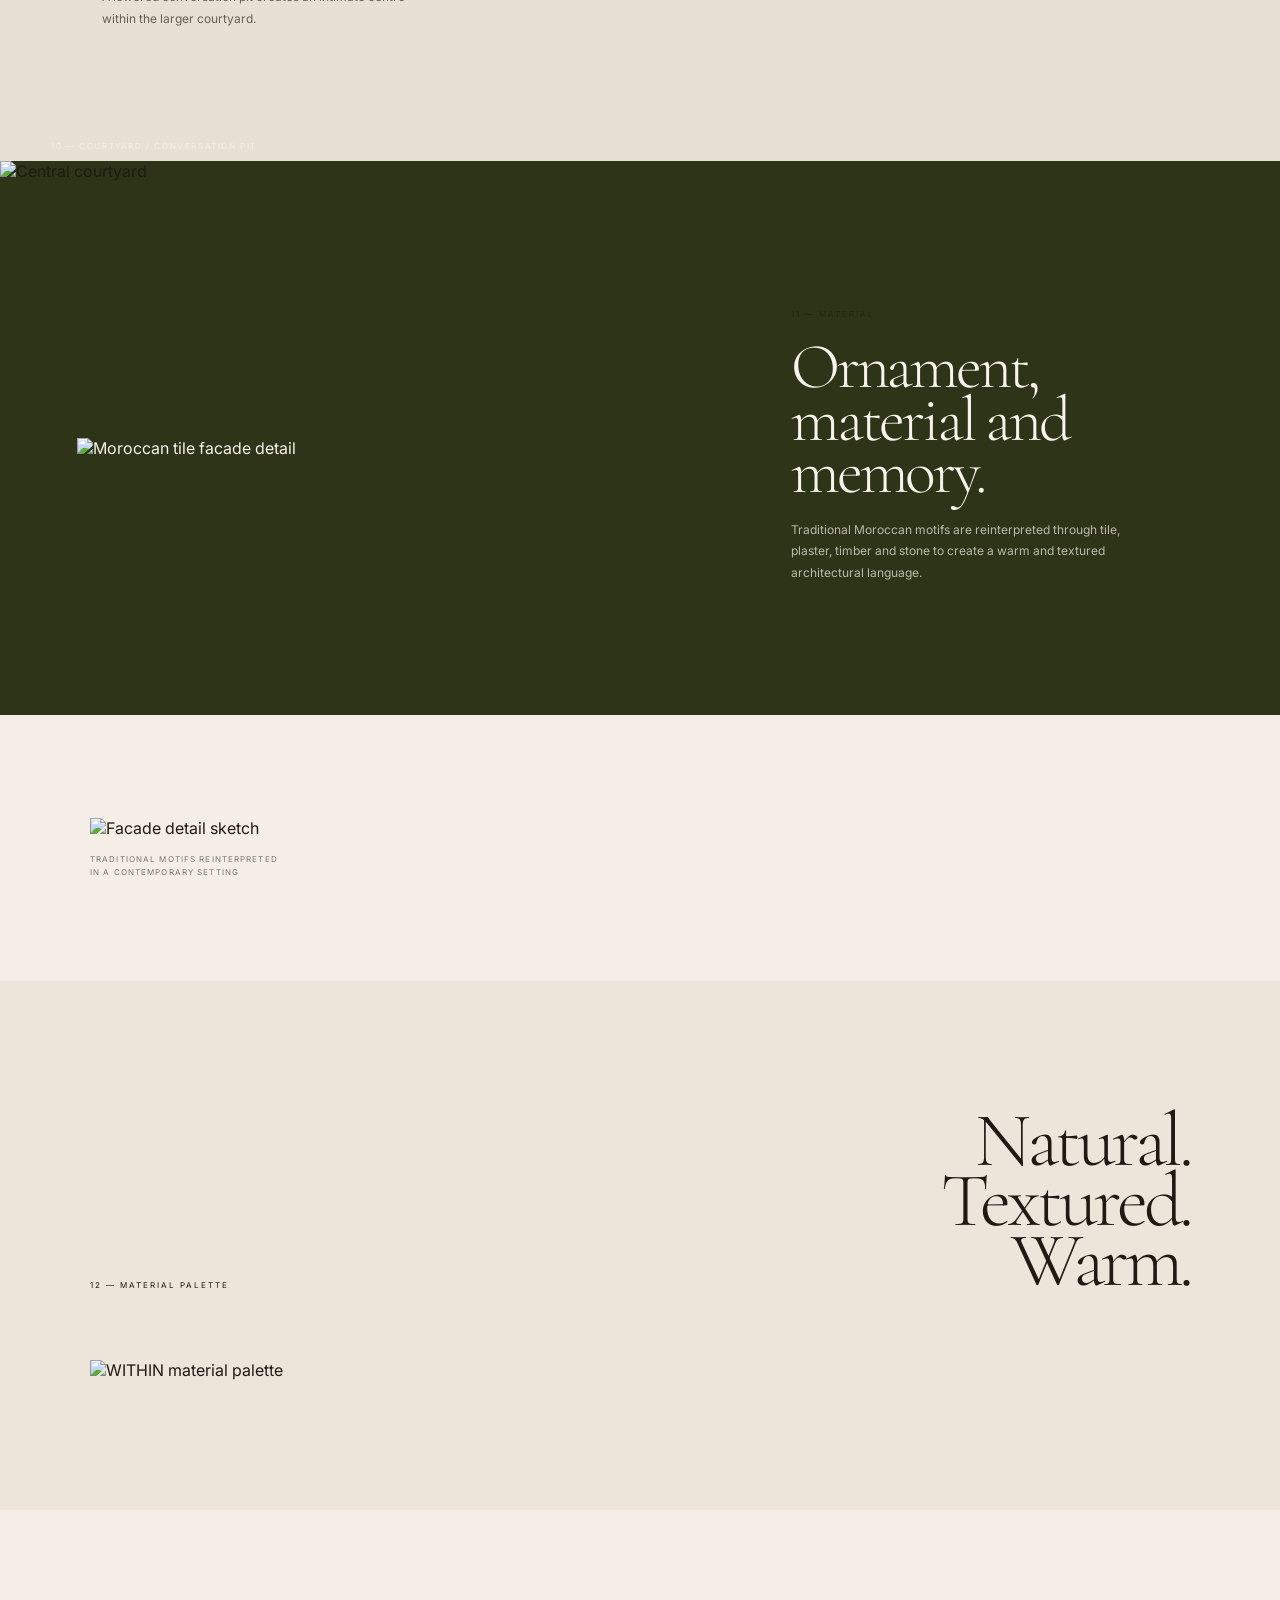
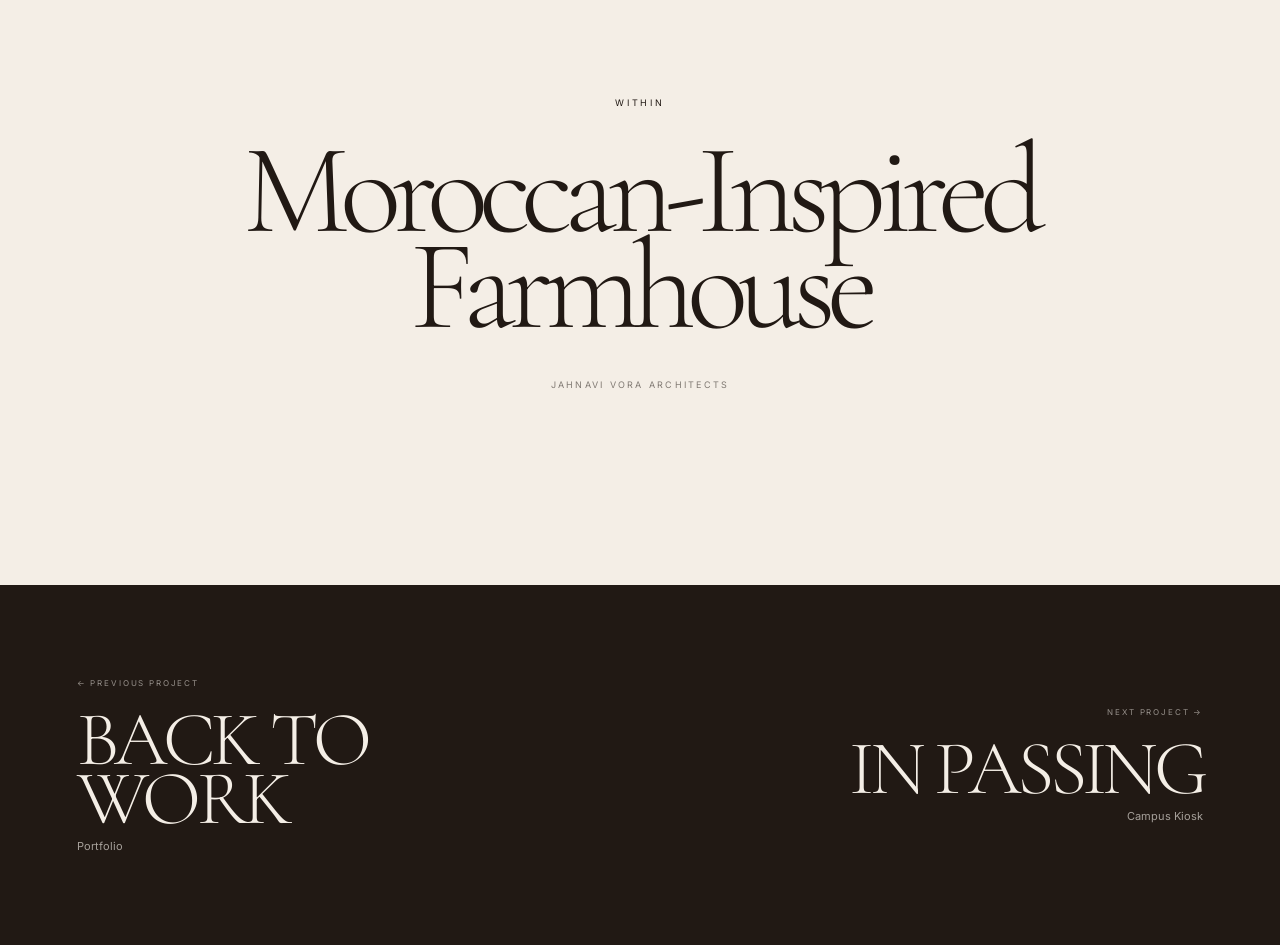
==== commit 54a39fa0: "Add files via upload" ====
--- a/within.html
+++ b/within.html
@@ -32,7 +32,7 @@
     <!-- HERO -->
     <section class="project-hero">
         <div class="project-hero-image">
-            <img src="assets/within-01.jpeg" alt="WITHIN — Moroccan-Inspired Farmhouse">
+            <img src="assets/1/within-01.jpeg" alt="WITHIN — Moroccan-Inspired Farmhouse">
         </div>
 
         <div class="project-hero-overlay">
@@ -93,7 +93,7 @@
         <div class="editorial-label">02 — SPATIAL IDEA</div>
 
         <div class="editorial-image image-medium">
-            <img src="assets/within-02.PNG" alt="WITHIN exterior angle" loading="lazy">
+            <img src="assets/1/within-02.PNG" alt="WITHIN exterior angle" loading="lazy">
         </div>
 
         <div class="editorial-text">
@@ -111,7 +111,7 @@
     <!-- SPATIAL CONCEPT -->
     <section class="concept-block">
         <div class="concept-image">
-            <img src="assets/within-03.jpeg" alt="Spatial concept diagram" loading="lazy">
+            <img src="assets/1/within-03.jpeg" alt="Spatial concept diagram" loading="lazy">
         </div>
 
         <div class="concept-note">
@@ -134,14 +134,14 @@
         </div>
 
         <div class="drawing-image">
-            <img src="assets/within-04.jpeg" alt="WITHIN ground floor plan" loading="lazy">
+            <img src="assets/1/within-04.jpeg" alt="WITHIN ground floor plan" loading="lazy">
         </div>
     </section>
 
 
     <!-- ARRIVAL -->
     <section class="full-image-section">
-        <img src="assets/within-05.jpeg" alt="Arrival sketch" loading="lazy">
+        <img src="assets/1/within-05.jpeg" alt="Arrival sketch" loading="lazy">
         <div class="image-caption">
             <span>04</span>
             ARRIVAL — A WARM WELCOMING ENTRANCE
@@ -157,7 +157,7 @@
         </div>
 
         <div class="large-gallery-image">
-            <img src="assets/within-06.jpeg" alt="Central courtyard and conversation pit" loading="lazy">
+            <img src="assets/1/within-06.jpeg" alt="Central courtyard and conversation pit" loading="lazy">
         </div>
     </section>
 
@@ -165,12 +165,12 @@
     <!-- CORRIDOR + KITCHEN -->
     <section class="two-image-section">
         <figure>
-            <img src="assets/within-07.jpeg" alt="Arcade corridor" loading="lazy">
+            <img src="assets/1/within-07.jpeg" alt="Arcade corridor" loading="lazy">
             <figcaption>06 — TRANSITION / ARCADE</figcaption>
         </figure>
 
         <figure>
-            <img src="assets/within-08.jpeg" alt="Open kitchen" loading="lazy">
+            <img src="assets/1/within-08.jpeg" alt="Open kitchen" loading="lazy">
             <figcaption>07 — OPEN KITCHEN / SOCIAL SPACE</figcaption>
         </figure>
     </section>
@@ -179,7 +179,7 @@
     <!-- BAR -->
     <section class="offset-image-section">
         <div class="offset-image">
-            <img src="assets/within-09.jpeg" alt="Outdoor bar and pool" loading="lazy">
+            <img src="assets/1/within-09.jpeg" alt="Outdoor bar and pool" loading="lazy">
         </div>
 
         <div class="offset-copy">
@@ -205,14 +205,14 @@
         </div>
 
         <div class="sketch-image">
-            <img src="assets/within-10.jpeg" alt="Sunken seating concept sketch" loading="lazy">
+            <img src="assets/1/within-10.jpeg" alt="Sunken seating concept sketch" loading="lazy">
         </div>
     </section>
 
 
     <!-- COURTYARD PHOTO -->
     <section class="full-image-section dramatic">
-        <img src="assets/within-11.jpeg" alt="Central courtyard" loading="lazy">
+        <img src="assets/1/within-11.jpeg" alt="Central courtyard" loading="lazy">
         <div class="image-caption">10 — COURTYARD / CONVERSATION PIT</div>
     </section>
 
@@ -220,7 +220,7 @@
     <!-- TILE DETAIL -->
     <section class="detail-section">
         <div class="detail-image">
-            <img src="assets/within-12.jpeg" alt="Moroccan tile facade detail" loading="lazy">
+            <img src="assets/1/within-12.jpeg" alt="Moroccan tile facade detail" loading="lazy">
         </div>
 
         <div class="detail-copy">
@@ -237,7 +237,7 @@
 
     <!-- FACADE SKETCH -->
     <section class="sketch-wide-section">
-        <img src="assets/within-13.jpeg" alt="Facade detail sketch" loading="lazy">
+        <img src="assets/1/within-13.jpeg" alt="Facade detail sketch" loading="lazy">
 
         <div class="sketch-wide-caption">
             TRADITIONAL MOTIFS REINTERPRETED<br>
@@ -254,7 +254,7 @@
         </div>
 
         <div class="material-image">
-            <img src="assets/within-14.jpeg" alt="WITHIN material palette" loading="lazy">
+            <img src="assets/1/within-14.jpeg" alt="WITHIN material palette" loading="lazy">
         </div>
     </section>
 
@@ -265,19 +265,19 @@
         <h2>Moroccan-Inspired<br>Farmhouse</h2>
         <p>JAHNAVI VORA ARCHITECTS</p>
     </section>
-
-
-    <!-- NEXT PROJECT -->
-    <a href="in-passing.html" class="next-project">
-        <div>
-            <span>NEXT PROJECT</span>
-            <h2>IN PASSING</h2>
+    <!-- PROJECT NAVIGATION -->
+    <section class="project-navigation">
+        <a href="index.html#work" class="project-nav-card previous">
+            <span>← PREVIOUS PROJECT</span>
+            <h3>BACK TO WORK</h3>
+            <p>Portfolio</p>
+        </a>
+        <a href="in-passing.html" class="project-nav-card next">
+            <span>NEXT PROJECT →</span>
+            <h3>IN PASSING</h3>
             <p>Campus Kiosk</p>
-        </div>
-
-        <strong>→</strong>
-    </a>
-
+        </a>
+    </section>
 </main>
 
 
--- a/within.css
+++ b/within.css
@@ -984,3 +984,49 @@
         padding: 10px 13px;
     }
 }
+
+
+/* PROJECT PREVIOUS / NEXT NAVIGATION */
+.project-navigation{
+    display:grid;
+    grid-template-columns:1fr 1fr;
+    background:var(--ink);
+    color:var(--cream, #f8f3ed);
+    gap:1px;
+}
+.project-nav-card{
+    min-height:360px;
+    padding:80px 6vw;
+    display:flex;
+    flex-direction:column;
+    justify-content:center;
+    color:inherit;
+    text-decoration:none;
+    transition:background .35s ease;
+}
+.project-nav-card:hover{background:var(--olive)}
+.project-nav-card span{
+    font-size:8px;
+    letter-spacing:.23em;
+    color:rgba(248,243,237,.55);
+}
+.project-nav-card h3{
+    font-family:var(--serif);
+    font-size:clamp(3.5rem,6vw,7rem);
+    line-height:.78;
+    letter-spacing:-.06em;
+    font-weight:300;
+    margin:22px 0 10px;
+}
+.project-nav-card p{
+    font-size:11px;
+    color:rgba(248,243,237,.62);
+    margin:0;
+}
+.project-nav-card.next{text-align:right;align-items:flex-end}
+@media(max-width:800px){
+    .project-navigation{grid-template-columns:1fr}
+    .project-nav-card{min-height:230px;padding:55px 7vw}
+    .project-nav-card.next{text-align:left;align-items:flex-start}
+    .project-nav-card h3{font-size:clamp(3rem,14vw,5rem)}
+}
